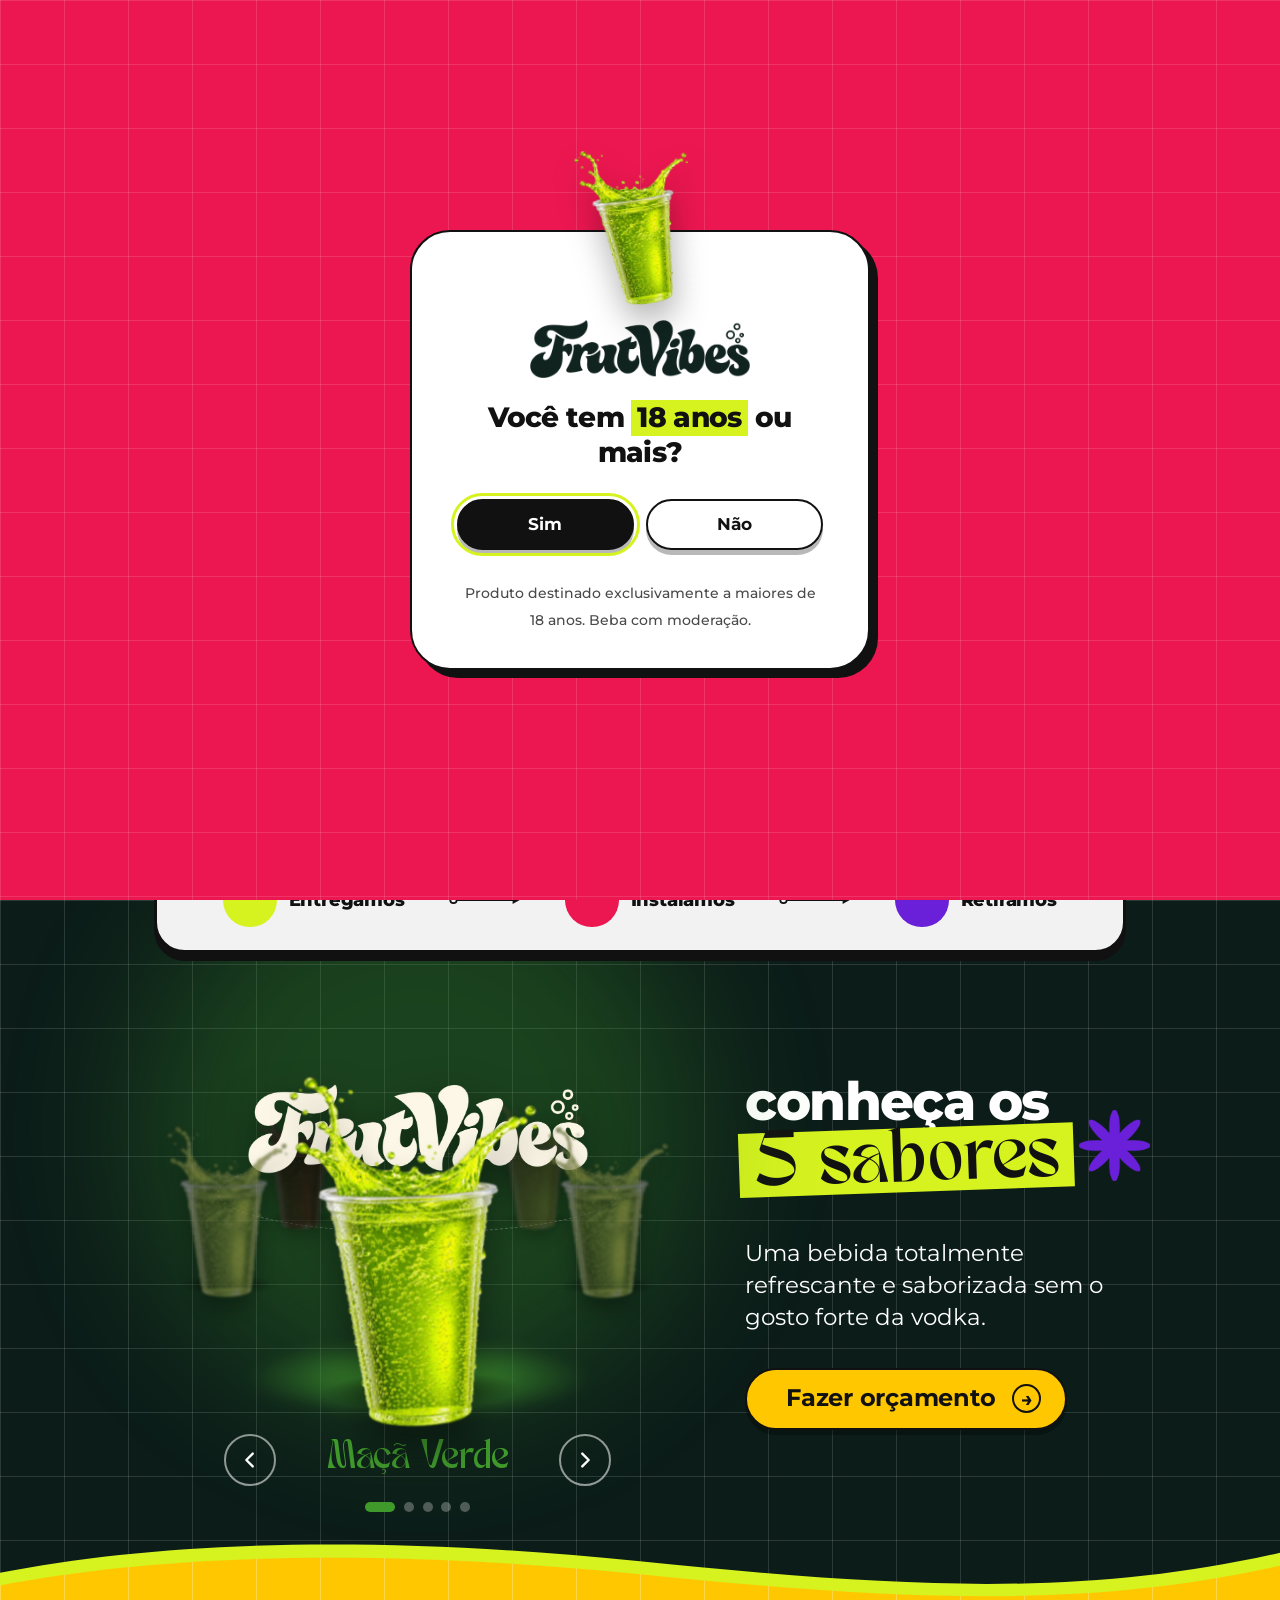
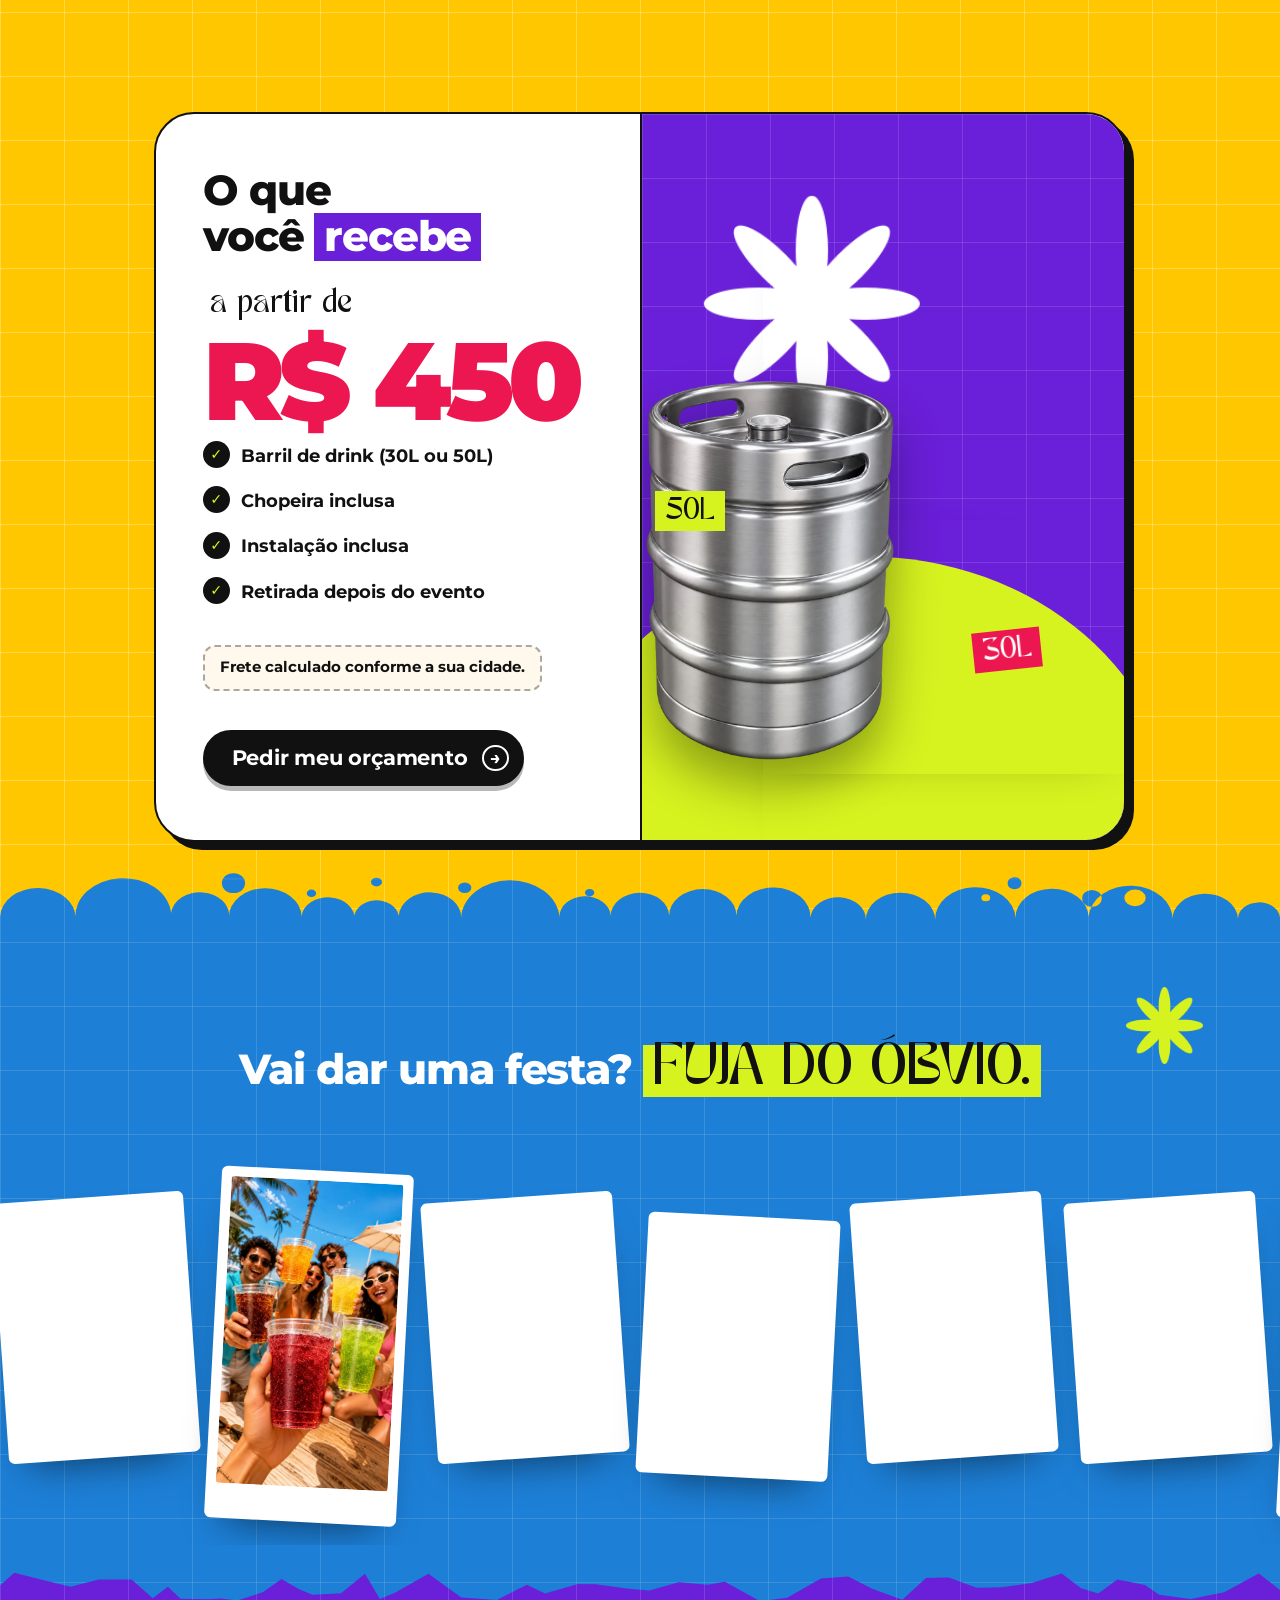
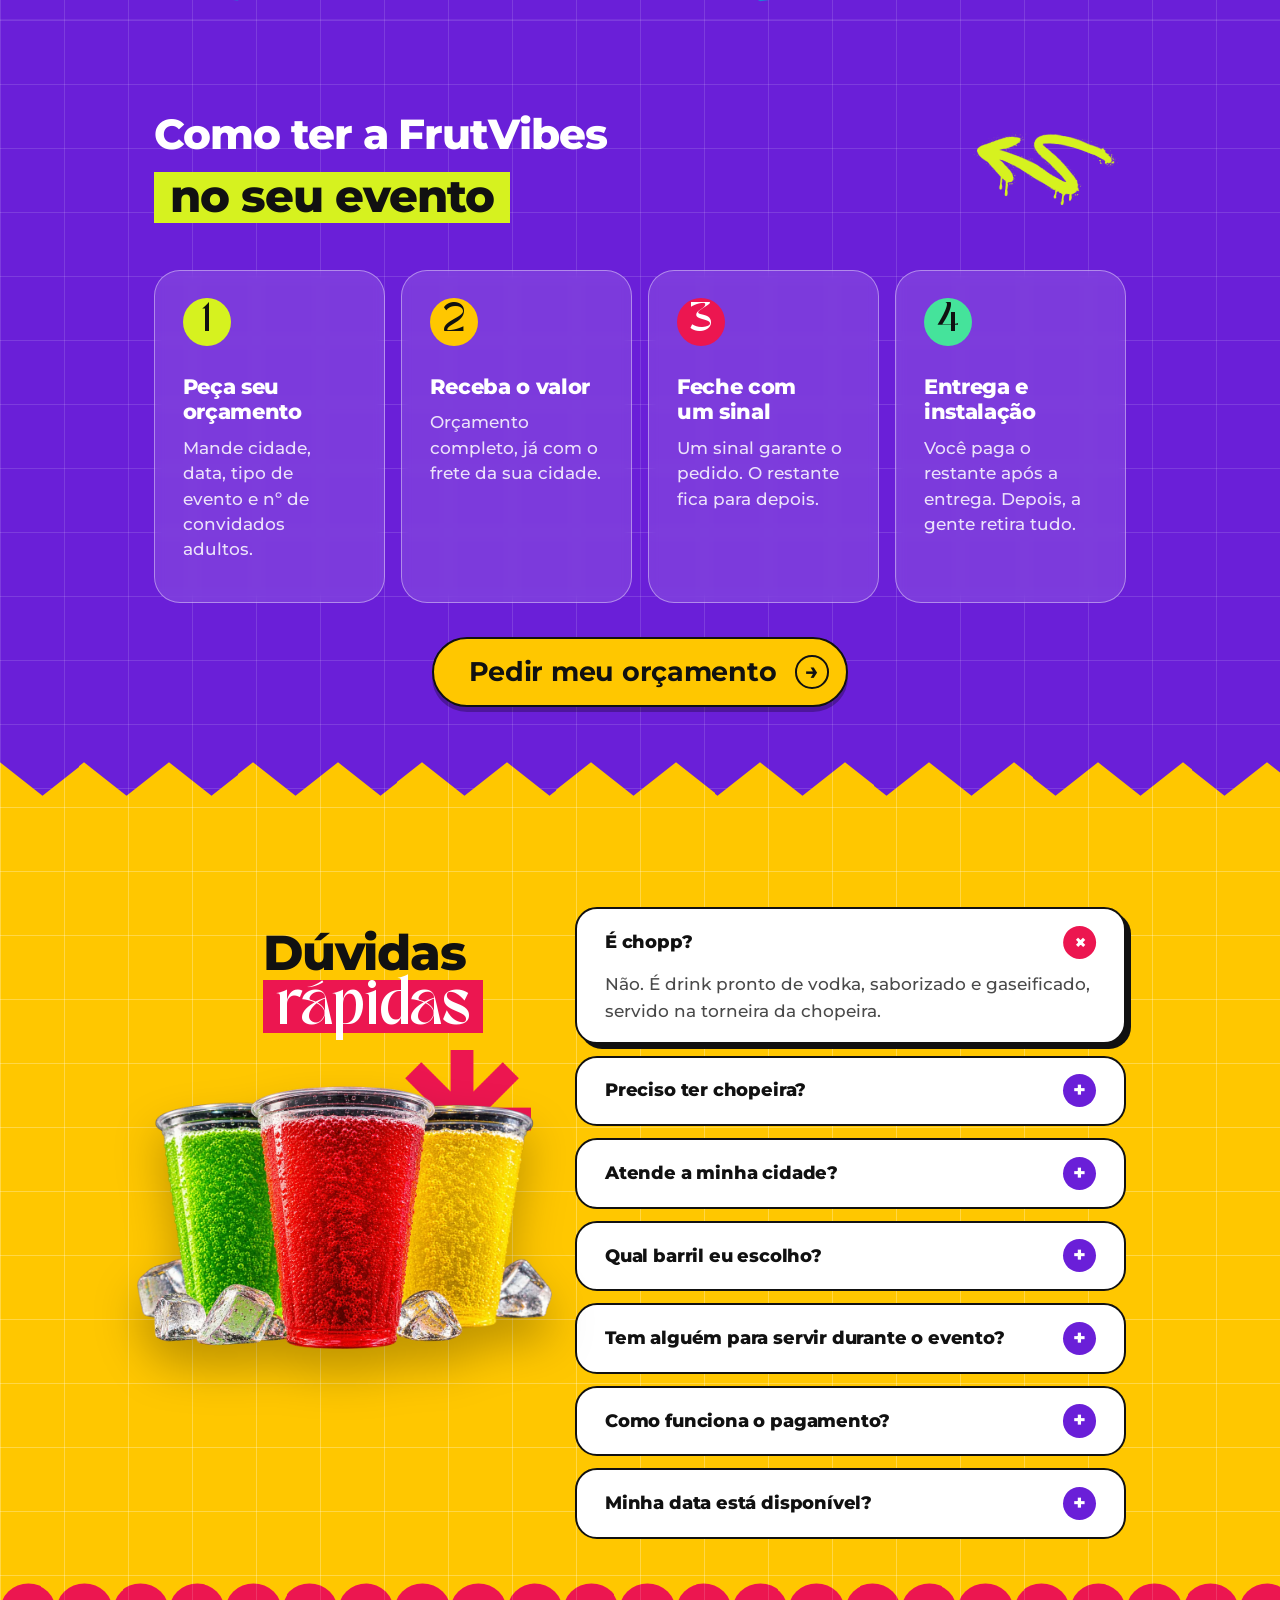
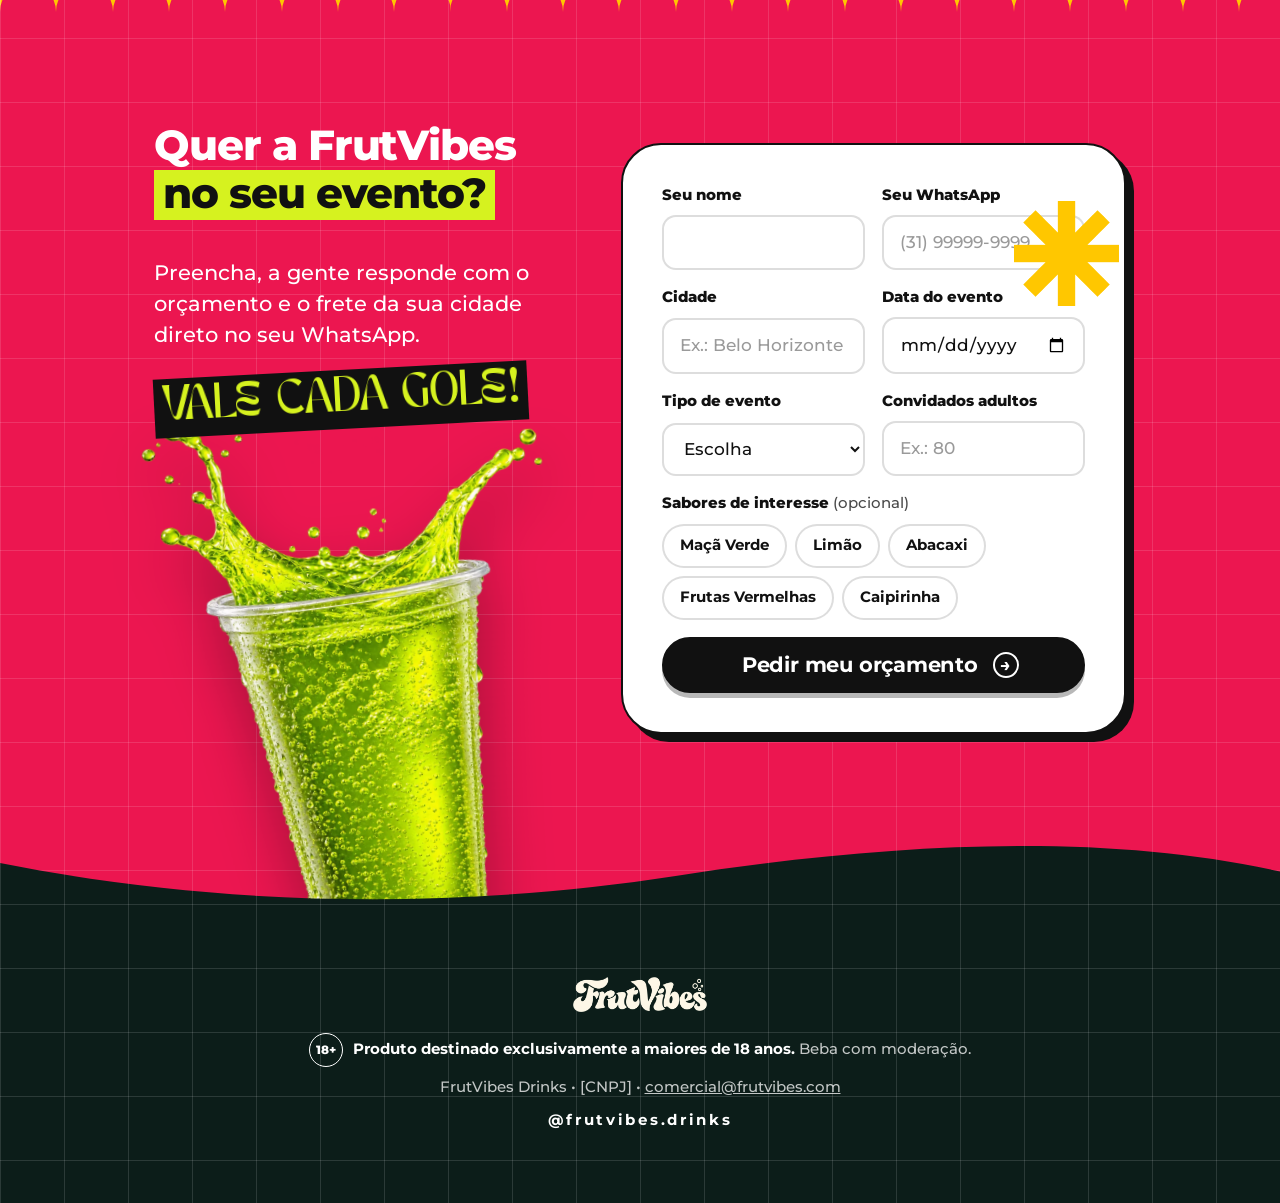
==== index.html @ f2907e10 "Landing page nova FrutVibes (lp-evento-v2) Versão para eventos com formulário de orçamento ligado à " ====
<!doctype html>
<html lang="pt-BR">
<head>
<meta charset="utf-8">
<meta name="viewport" content="width=device-width, initial-scale=1">
<title>FrutVibes | Drink de vodka na chopeira para o seu evento em Minas Gerais</title>
<meta name="description" content="Drink de vodka pronto, saborizado e gaseificado, servido na torneira da chopeira. A gente entrega, instala e retira. A partir de R$ 450. Atendemos toda Minas Gerais.">
<meta name="theme-color" content="#EC1650">
<meta property="og:type" content="website">
<meta property="og:locale" content="pt_BR">
<meta property="og:title" content="Drink de vodka na chopeira para o seu evento | FrutVibes">
<meta property="og:description" content="A gente entrega, instala e retira. Barril de 30L ou 50L com chopeira inclusa, a partir de R$ 450. Toda Minas Gerais.">
<meta property="og:image" content="assets/img/chopeira-splash-verde.webp">
<link rel="icon" href="favicon.ico" sizes="48x48">
<link rel="icon" href="assets/img/favicon-96.png" type="image/png" sizes="96x96">
<link rel="preconnect" href="https://fonts.googleapis.com">
<link rel="preconnect" href="https://fonts.gstatic.com" crossorigin>
<link rel="stylesheet" href="https://fonts.googleapis.com/css2?family=Montserrat:wght@400;500;600;700;800;900&display=swap">
<link rel="stylesheet" href="assets/css/lp.css?v=20261112o">
<link rel="preload" as="image" href="assets/img/copo-splash-limao.webp" fetchpriority="high">
<script>document.documentElement.classList.add('js')</script>
</head>
<body>
<!--
  Página pronta para o editor visual (/editor-lp):
  - toda parte editável tem um nome único em data-lp-id (texto, trecho com outra fonte, imagem, botão, enfeite, efeito);
  - cada seção tem o fundo separado: [seção]-fundo (cor + quadriculado) e, dentro dele, [seção]-bolhas (efeito gaseificado);
    clique no espaço vazio da seção para escolher as bolhas; Esc sobe para o fundo;
  - animações de entrada em data-lp-anim (subir, descer, esquerda, direita, zoom, aparecer).
-->

<svg data-lp-id="simbolos" width="0" height="0" style="position:absolute" aria-hidden="true">
  <defs>
    <symbol id="i-brilho" viewBox="0 0 40 40"><path fill="currentColor" d="M20 0c1.6 10.4 9.6 18.4 20 20-10.4 1.6-18.4 9.6-20 20-1.6-10.4-9.6-18.4-20-20C10.4 18.4 18.4 10.4 20 0z"/></symbol>
    <symbol id="i-enviar" viewBox="0 0 24 24"><g fill="none" stroke="currentColor" stroke-width="2" stroke-linecap="round" stroke-linejoin="round"><path d="M22 2 11 13"/><path d="M22 2 15 22l-4-9-9-4z"/></g></symbol>
    <symbol id="i-seta" viewBox="0 0 80 12"><circle cx="5" cy="6" r="3.6" fill="none" stroke="currentColor" stroke-width="2"/><path d="M9 6h64" stroke="currentColor" stroke-width="2"/><path d="M71 1.5L79 6l-8 4.5z" fill="currentColor"/></symbol>
  </defs>
</svg>

<!-- ENTRADA DO SITE -->
<div class="idade" id="idade" data-lp-id="idade" role="dialog" aria-modal="true" aria-labelledby="idade-titulo" hidden>
  <div class="idade__caixa" data-lp-id="idade-caixa">
    <img class="idade__copo" data-lp-id="idade-copo" src="assets/img/splash-verde.webp" width="995" height="1420" alt="">
    <img class="idade__logo" data-lp-id="idade-logo" src="assets/img/logo-preta.webp" width="1000" height="263" alt="FrutVibes">
    <p class="idade__titulo" id="idade-titulo" data-lp-id="idade-titulo"><span>Você tem</span> <span class="marca">18 anos<span class="marca__forma" data-lp-forma data-lp-id="idade-titulo-forma" aria-hidden="true"></span></span> <span>ou mais?</span></p>
    <div class="idade__acoes">
      <button class="btn" type="button" data-idade="sim" data-lp-id="idade-sim">Sim</button>
      <button class="btn btn--linha" type="button" data-idade="nao" data-lp-id="idade-nao">Não</button>
    </div>
    <p class="idade__nao" data-lp-id="idade-recusa" hidden>Este site é destinado exclusivamente a maiores de 18 anos.</p>
    <small data-lp-id="idade-aviso">Produto destinado exclusivamente a maiores de 18 anos. Beba com moderação.</small>
  </div>
</div>

<header class="topo" data-lp-id="topo">
  <nav class="wrap topo__in" data-lp-id="topo-barra" aria-label="Topo">
    <a class="topo__logo" href="#topo" aria-label="FrutVibes"><img data-lp-id="topo-logo" src="assets/img/logo-creme.webp" width="1000" height="263" alt="FrutVibes"></a>
    <a class="btn btn--sm btn--lima" data-lp-id="topo-botao" href="#orcamento">Pedir orçamento<span class="btn__seta" data-lp-forma data-lp-id="topo-botao-seta" aria-hidden="true">→</span></a>
  </nav>
</header>

<main id="topo">

  <!-- HERO -->
  <section class="hero" data-lp-id="hero">
    <div class="fundo fundo--rosa" data-lp-id="hero-fundo" aria-hidden="true"><div class="gas" data-lp-id="hero-bolhas"></div></div>
    <div class="wrap hero__grid">
      <div class="hero__texto">
        <h1 data-lp-id="hero-titulo"><span class="hero__marca serif">Drink de vodka<span class="marca__forma" data-lp-forma data-lp-id="hero-titulo-forma" aria-hidden="true"></span></span> <span>na chopeira para o seu evento.</span></h1>
        <p class="hero__lead" data-lp-id="hero-texto">Uma bebida saborizada, gaseificada, com 5 sabores e pronta para servir direto da chopeira.</p>
        <a class="btn btn--g" data-lp-id="hero-botao" href="#orcamento">Pedir orçamento<span class="btn__seta" data-lp-forma data-lp-id="hero-botao-seta" aria-hidden="true">→</span></a>
      </div>
      <div class="hero__copos" data-lp-id="hero-copos" aria-hidden="true">
        <span class="hero__sombra" data-lp-id="hero-sombra"></span>
        <span class="deco memphis memphis--asterisco hero__asterisco gira" data-lp-id="hero-asterisco"></span>
        <svg class="deco hero__brilho hero__brilho--1" data-lp-id="hero-brilho-1"><use href="#i-brilho"/></svg>
        <svg class="deco hero__brilho hero__brilho--2" data-lp-id="hero-brilho-2"><use href="#i-brilho"/></svg>
        <img class="hero__copo hero__copo--e" data-lp-id="hero-copo-vermelho" src="assets/img/copo-splash-frutas-vermelhas.webp" width="619" height="900" alt="">
        <img class="hero__copo hero__copo--d" data-lp-id="hero-copo-amarelo" src="assets/img/copo-splash-abacaxi.webp" width="614" height="900" alt="">
        <span class="hero__frente" data-lp-id="hero-copo-verde-flutua"><img class="hero__copo hero__copo--c" data-lp-id="hero-copo-verde" src="assets/img/copo-splash-limao.webp" width="619" height="900" alt="" fetchpriority="high"></span>
        <span class="selo hero__selo" data-lp-id="hero-selo">
          <svg data-lp-id="hero-selo-desenho" viewBox="0 0 120 120">
            <defs>
              <filter id="gasto" x="0" y="0" width="100%" height="100%">
                <feTurbulence type="fractalNoise" baseFrequency="1.4" numOctaves="1" seed="4" result="ruido"/>
                <feColorMatrix in="ruido" type="matrix" values="0 0 0 0 0  0 0 0 0 0  0 0 0 0 0  0 0 0 -9 6.4" result="buracos"/>
                <feComposite in="SourceGraphic" in2="buracos" operator="in"/>
              </filter>
            </defs>
            <g filter="url(#gasto)">
              <circle cx="60" cy="60" r="55" fill="none" stroke="#fff" stroke-width="4.5"/>
              <circle cx="60" cy="60" r="47" fill="none" stroke="#fff" stroke-width="1.6"/>
              <rect x="1" y="47.5" width="118" height="25" rx="2" fill="#fff"/>
              <text x="60" y="65" text-anchor="middle" font-family="Montserrat, sans-serif" font-weight="900" font-size="13" textLength="96" lengthAdjust="spacingAndGlyphs" fill="#EC1650">GASEIFICADA</text>
              <path fill="#fff" d="M60 25l2.2 4.6 5 .6-3.7 3.4 1 5-4.5-2.5-4.5 2.5 1-5-3.7-3.4 5-.6zM41 31l1.3 2.7 3 .4-2.2 2 .6 3-2.7-1.5-2.7 1.5.6-3-2.2-2 3-.4zM79 31l1.3 2.7 3 .4-2.2 2 .6 3-2.7-1.5-2.7 1.5.6-3-2.2-2 3-.4z"/>
              <path d="M38 84h44M45 91h30" stroke="#fff" stroke-width="2.6" stroke-linecap="round"/>
            </g>
          </svg>
        </span>
      </div>
    </div>
  </section>

  <!-- ENTREGAMOS / INSTALAMOS / RETIRAMOS -->
  <ol class="etapas wrap" data-lp-id="etapas" aria-label="Como funciona">
    <li data-lp-id="etapa-1"><span data-lp-forma class="etapas__bola etapas__bola--lima" data-lp-id="etapa-1-bola"></span><span>Entregamos</span></li>
    <li class="etapas__seta" data-lp-id="etapa-seta-1" aria-hidden="true"><svg data-lp-id="etapa-seta-1-desenho" viewBox="0 0 80 12"><use href="#i-seta"/></svg></li>
    <li data-lp-id="etapa-2"><span data-lp-forma class="etapas__bola etapas__bola--rosa" data-lp-id="etapa-2-bola"></span><span>Instalamos</span></li>
    <li class="etapas__seta" data-lp-id="etapa-seta-2" aria-hidden="true"><svg data-lp-id="etapa-seta-2-desenho" viewBox="0 0 80 12"><use href="#i-seta"/></svg></li>
    <li data-lp-id="etapa-3"><span data-lp-forma class="etapas__bola etapas__bola--roxo" data-lp-id="etapa-3-bola"></span><span>Retiramos</span></li>
  </ol>

  <!-- OS 5 SABORES -->
  <section class="secao secao--escura secao--sabores" data-lp-id="sabores" aria-labelledby="t-sabores">
    <div class="fundo fundo--escuro" data-lp-id="sabores-fundo" aria-hidden="true"><div class="gas" data-lp-id="sabores-bolhas"></div></div>
    <div class="divisao divisao--onda divisao--lima divisao--liso divisao--atras" data-lp-id="sabores-divisao-faixa" aria-hidden="true"></div>
    <div class="divisao divisao--onda divisao--amarelo divisao--forte" data-lp-id="sabores-divisao-onda" aria-hidden="true"></div>
    <div class="wrap sabores-split">
      <span class="deco memphis memphis--flor gira sabores__flor" data-lp-id="sabores-flor" aria-hidden="true"></span>
      <h2 id="t-sabores" class="sabores-split__titulo" data-lp-id="sabores-titulo" data-lp-anim="subir"><span class="sabores-split__pre">conheça os</span> <span class="serif marca">5 sabores<span class="marca__forma" data-lp-forma data-lp-id="sabores-titulo-forma" aria-hidden="true"></span></span></h2>
      <div class="orbita" data-orbita data-lp-id="sabores-orbita" data-lp-anim="subir">
        <div class="orbita__palco">
          <span class="orbita__brilho" data-lp-id="sabores-orbita-brilho" aria-hidden="true"></span>
          <span class="orbita__anel" data-lp-id="sabores-orbita-anel" aria-hidden="true"></span>
          <span class="orbita__foco" data-lp-id="sabores-orbita-foco" aria-hidden="true"></span>
          <img class="orbita__logo" data-lp-id="sabores-orbita-logo" src="assets/img/logo-creme.webp" width="1000" height="263" alt="" aria-hidden="true" loading="lazy" decoding="async">
          <ul class="sabores">
            <li data-lp-id="sabor-1" style="--c:#3F9A2B"><span class="sabores__img"><span class="sabores__base" data-lp-id="sabor-1-base" aria-hidden="true"></span><img data-lp-id="sabor-1-foto" src="assets/img/splash-verde.webp" width="995" height="1420" alt="Copo de FrutVibes Maçã Verde" loading="lazy" decoding="async"></span><h3 data-lp-id="sabor-1-nome">Maçã Verde</h3></li>
            <li data-lp-id="sabor-2" style="--c:#B4D236"><span class="sabores__img"><span class="sabores__base" data-lp-id="sabor-2-base" aria-hidden="true"></span><img data-lp-id="sabor-2-foto" src="assets/img/copo-splash-limao.webp" width="619" height="900" alt="Copo de FrutVibes Limão" loading="lazy" decoding="async"></span><h3 data-lp-id="sabor-2-nome">Limão</h3></li>
            <li data-lp-id="sabor-3" style="--c:#FFC700"><span class="sabores__img"><span class="sabores__base" data-lp-id="sabor-3-base" aria-hidden="true"></span><img data-lp-id="sabor-3-foto" src="assets/img/copo-splash-abacaxi.webp" width="614" height="900" alt="Copo de FrutVibes Abacaxi" loading="lazy" decoding="async"></span><h3 data-lp-id="sabor-3-nome">Abacaxi</h3></li>
            <li data-lp-id="sabor-4" style="--c:#EC1650"><span class="sabores__img"><span class="sabores__base" data-lp-id="sabor-4-base" aria-hidden="true"></span><img data-lp-id="sabor-4-foto" src="assets/img/copo-splash-frutas-vermelhas.webp" width="619" height="900" alt="Copo de FrutVibes Frutas Vermelhas" loading="lazy" decoding="async"></span><h3 data-lp-id="sabor-4-nome">Frutas Vermelhas</h3></li>
            <li data-lp-id="sabor-5" style="--c:#45E39B"><span class="sabores__img"><span class="sabores__base" data-lp-id="sabor-5-base" aria-hidden="true"></span><!-- provisório: copo de limão até chegar a foto da caipirinha --><img data-lp-id="sabor-5-foto" src="assets/img/copo-splash-limao.webp" width="619" height="900" alt="Copo de FrutVibes Caipirinha" loading="lazy" decoding="async"></span><h3 data-lp-id="sabor-5-nome">Caipirinha</h3></li>
          </ul>
        </div>
        <div class="orbita__controle">
          <button class="orbita__btn" type="button" data-passo="-1" data-lp-id="sabores-orbita-anterior" aria-label="Sabor anterior"><svg data-lp-id="sabores-orbita-anterior-icone" viewBox="0 0 24 24" aria-hidden="true"><path d="M15 5l-7 7 7 7"/></svg></button>
          <p class="orbita__nome serif" data-lp-id="sabores-orbita-nome" aria-hidden="true">Maçã Verde</p>
          <button class="orbita__btn" type="button" data-passo="1" data-lp-id="sabores-orbita-proximo" aria-label="Próximo sabor"><svg data-lp-id="sabores-orbita-proximo-icone" viewBox="0 0 24 24" aria-hidden="true"><path d="M9 5l7 7-7 7"/></svg></button>
        </div>
        <div class="orbita__pontos" data-lp-id="sabores-orbita-pontos" role="group" aria-label="Escolher sabor"></div>
      </div>
      <div class="sabores-split__texto" data-lp-id="sabores-texto-bloco" data-lp-anim="subir">
        <p data-lp-id="sabores-texto">Uma bebida totalmente refrescante e saborizada sem o gosto forte da vodka.</p>
        <a class="btn btn--g btn--amarelo" data-lp-id="sabores-botao" href="#orcamento">Fazer orçamento<span class="btn__seta" data-lp-forma data-lp-id="sabores-botao-seta" aria-hidden="true">→</span></a>
      </div>
    </div>
  </section>

  <!-- O QUE VOCÊ RECEBE -->
  <section class="secao secao--amarelo" id="oferta" data-lp-id="oferta" aria-labelledby="t-oferta">
    <div class="fundo fundo--amarelo fundo--forte" data-lp-id="oferta-fundo" aria-hidden="true"><div class="gas" data-lp-id="oferta-bolhas"></div></div>
    <div class="divisao divisao--bolhas divisao--azul" data-lp-id="oferta-divisao-bolhas" aria-hidden="true"></div>
    <div class="wrap">
      <div class="oferta" data-lp-id="oferta-cartao" data-lp-anim="subir">
        <div class="oferta__texto">
          <h2 id="t-oferta" data-lp-id="oferta-titulo"><span>O que você</span> <span class="marca marca--roxo">recebe<span class="marca__forma marca__forma--roxo" data-lp-forma data-lp-id="oferta-titulo-forma" aria-hidden="true"></span></span></h2>
          <p class="preco" data-lp-id="oferta-preco"><small class="serif">a partir de</small><strong>R$ 450</strong></p>
          <ul class="checks" data-lp-id="oferta-lista">
            <li data-lp-id="oferta-item-1"><span class="checks__icone" data-lp-forma data-lp-id="oferta-item-1-icone" aria-hidden="true">✓</span><span>Barril de drink (30L ou 50L)</span></li>
            <li data-lp-id="oferta-item-2"><span class="checks__icone" data-lp-forma data-lp-id="oferta-item-2-icone" aria-hidden="true">✓</span><span>Chopeira inclusa</span></li>
            <li data-lp-id="oferta-item-3"><span class="checks__icone" data-lp-forma data-lp-id="oferta-item-3-icone" aria-hidden="true">✓</span><span>Instalação inclusa</span></li>
            <li data-lp-id="oferta-item-4"><span class="checks__icone" data-lp-forma data-lp-id="oferta-item-4-icone" aria-hidden="true">✓</span><span>Retirada depois do evento</span></li>
          </ul>
          <p class="oferta__frete" data-lp-id="oferta-frete">Frete calculado conforme a sua cidade.</p>
          <a class="btn btn--g" data-lp-id="oferta-botao" href="#orcamento">Pedir meu orçamento<span class="btn__seta" data-lp-forma data-lp-id="oferta-botao-seta" aria-hidden="true">→</span></a>
        </div>
        <div class="oferta__produtos" data-lp-id="oferta-produtos" aria-hidden="true">
          <div class="fundo fundo--roxo" data-lp-id="oferta-produtos-fundo"></div>
          <span class="oferta__circulo" data-lp-id="oferta-produtos-circulo"></span>
          <span class="deco memphis memphis--flor gira oferta__asterisco" data-lp-id="oferta-flor"></span>
          <img class="oferta__chopeira" data-lp-id="oferta-chopeira" src="assets/img/chopeira-eletrica.webp" width="722" height="1193" alt="" loading="lazy" decoding="async">
          <img class="oferta__barril oferta__barril--50" data-lp-id="oferta-barril-50" src="assets/img/barril-50l.webp" width="747" height="1140" alt="" loading="lazy" decoding="async">
          <img class="oferta__barril oferta__barril--30" data-lp-id="oferta-barril-30" src="assets/img/barril-30l.webp" width="938" height="1188" alt="" loading="lazy" decoding="async">
          <span class="etiqueta etiqueta--50 serif" data-lp-id="oferta-etiqueta-50">50L</span>
          <span class="etiqueta etiqueta--30 serif" data-lp-id="oferta-etiqueta-30">30L</span>
        </div>
      </div>
    </div>
  </section>

  <!-- FOTOS -->
  <section class="polaroids" data-lp-id="fotos" aria-label="FrutVibes em festas">
    <div class="fundo fundo--azul" data-lp-id="fotos-fundo" aria-hidden="true"><div class="gas" data-lp-id="fotos-bolhas"></div></div>
    <div class="divisao divisao--rasgado divisao--roxo" data-lp-id="fotos-divisao-rasgado" aria-hidden="true"></div>
    <span class="deco memphis memphis--flor gira polaroids__asterisco" data-lp-id="fotos-flor" aria-hidden="true"></span>
    <p class="polaroids__titulo" data-lp-id="fotos-titulo" data-lp-anim="subir"><span>Vai dar uma festa?</span> <span class="serif marca">Fuja do óbvio.<span class="marca__forma" data-lp-forma data-lp-id="fotos-titulo-forma" aria-hidden="true"></span></span></p>
    <div class="polaroids__fila" data-lp-id="fotos-fila" aria-hidden="true">
      <div class="polaroids__trilho" data-lp-id="fotos-trilho">
        <figure class="polaroid--esq" data-lp-id="foto-1-moldura"><img data-lp-id="foto-1" src="assets/img/brinde-verde-800.webp" width="800" height="1000" alt="" loading="lazy" decoding="async"></figure>
        <figure class="polaroid--dir" data-lp-id="foto-2-moldura"><img data-lp-id="foto-2" src="assets/img/praia-amigos-800.webp" width="800" height="1421" alt="" loading="lazy" decoding="async"></figure>
        <figure class="polaroid--esq" data-lp-id="foto-3-moldura"><img data-lp-id="foto-3" src="assets/img/festival-800.webp" width="800" height="1000" alt="" loading="lazy" decoding="async"></figure>
        <figure class="polaroid--dir" data-lp-id="foto-4-moldura"><img data-lp-id="foto-4" src="assets/img/festa-vermelho-800.webp" width="800" height="1000" alt="" loading="lazy" decoding="async"></figure>
        <figure class="polaroid--esq" data-lp-id="foto-5-moldura"><img data-lp-id="foto-5" src="assets/img/praia-limao-800.webp" width="800" height="1000" alt="" loading="lazy" decoding="async"></figure>
      </div>
    </div>
  </section>

  <!-- COMO FUNCIONA -->
  <section class="secao secao--roxo" data-lp-id="como" aria-labelledby="t-como">
    <div class="fundo fundo--roxo" data-lp-id="como-fundo" aria-hidden="true"><div class="gas" data-lp-id="como-bolhas"></div></div>
    <div class="divisao divisao--zigue divisao--amarelo divisao--forte" data-lp-id="como-divisao-zigue" aria-hidden="true"></div>
    <div class="wrap">
      <div class="como__topo" data-lp-id="como-topo" data-lp-anim="subir">
        <h2 id="t-como" data-lp-id="como-titulo"><span>Como ter a FrutVibes</span> <span class="marca">no seu evento<span class="marca__forma" data-lp-forma data-lp-id="como-titulo-forma" aria-hidden="true"></span></span></h2>
        <span class="deco memphis memphis--seta como__rabisco" data-lp-id="como-seta" aria-hidden="true"></span>
      </div>
      <ol class="passos" data-lp-id="passos">
        <li data-lp-id="passo-1" data-lp-anim="subir"><span class="passos__num" data-lp-id="passo-1-numero" aria-hidden="true">1</span><h3 data-lp-id="passo-1-titulo">Peça seu orçamento</h3><p data-lp-id="passo-1-texto">Mande cidade, data, tipo de evento e nº de convidados adultos.</p></li>
        <li data-lp-id="passo-2" data-lp-anim="subir"><span class="passos__num" data-lp-id="passo-2-numero" aria-hidden="true">2</span><h3 data-lp-id="passo-2-titulo">Receba o valor</h3><p data-lp-id="passo-2-texto">Orçamento completo, já com o frete da sua cidade.</p></li>
        <li data-lp-id="passo-3" data-lp-anim="subir"><span class="passos__num" data-lp-id="passo-3-numero" aria-hidden="true">3</span><h3 data-lp-id="passo-3-titulo">Feche com um sinal</h3><p data-lp-id="passo-3-texto">Um sinal garante o pedido. O restante fica para depois.</p></li>
        <li data-lp-id="passo-4" data-lp-anim="subir"><span class="passos__num" data-lp-id="passo-4-numero" aria-hidden="true">4</span><h3 data-lp-id="passo-4-titulo">Entrega e instalação</h3><p data-lp-id="passo-4-texto">Você paga o restante após a entrega. Depois, a gente retira tudo.</p></li>
      </ol>
      <a class="btn btn--g btn--amarelo cta--centro" data-lp-id="como-botao" data-lp-anim="subir" href="#orcamento">Pedir meu orçamento<span class="btn__seta" data-lp-forma data-lp-id="como-botao-seta" aria-hidden="true">→</span></a>
    </div>
  </section>

  <!-- DÚVIDAS RÁPIDAS -->
  <section class="secao secao--amarelo" data-lp-id="faq" aria-labelledby="t-faq">
    <div class="fundo fundo--amarelo fundo--forte" data-lp-id="faq-fundo" aria-hidden="true"><div class="gas" data-lp-id="faq-bolhas"></div></div>
    <div class="divisao divisao--escalope divisao--rosa" data-lp-id="faq-divisao-escalope" aria-hidden="true"></div>
    <div class="wrap faq-grid">
      <div class="faq-grid__topo" data-lp-id="faq-topo" data-lp-anim="subir">
        <h2 id="t-faq" class="faq__titulo" data-lp-id="faq-titulo"><span>Dúvidas</span><span class="serif marca marca--rosa">rápidas<span class="marca__forma marca__forma--rosa" data-lp-forma data-lp-id="faq-titulo-forma" aria-hidden="true"></span></span></h2>
        <span class="deco memphis memphis--asterisco gira faq__asterisco" data-lp-id="faq-asterisco" aria-hidden="true"></span>
        <img data-lp-id="faq-copos" src="assets/img/trio-copos.webp" width="1000" height="633" alt="" loading="lazy" decoding="async">
      </div>
      <div class="faq" data-lp-id="faq-lista">
        <details data-lp-id="faq-1" open><summary data-lp-id="faq-1-pergunta"><span>É chopp?</span><span class="faq__icone" data-lp-forma data-lp-id="faq-1-icone" aria-hidden="true">+</span></summary><p data-lp-id="faq-1-resposta">Não. É drink pronto de vodka, saborizado e gaseificado, servido na torneira da chopeira.</p></details>
        <details data-lp-id="faq-2"><summary data-lp-id="faq-2-pergunta"><span>Preciso ter chopeira?</span><span class="faq__icone" data-lp-forma data-lp-id="faq-2-icone" aria-hidden="true">+</span></summary><p data-lp-id="faq-2-resposta">Não. A chopeira vai junto e a gente instala.</p></details>
        <details data-lp-id="faq-3"><summary data-lp-id="faq-3-pergunta"><span>Atende a minha cidade?</span><span class="faq__icone" data-lp-forma data-lp-id="faq-3-icone" aria-hidden="true">+</span></summary><p data-lp-id="faq-3-resposta">Saímos de BH e atendemos toda Minas Gerais. O frete muda conforme a cidade.</p></details>
        <details data-lp-id="faq-4"><summary data-lp-id="faq-4-pergunta"><span>Qual barril eu escolho?</span><span class="faq__icone" data-lp-forma data-lp-id="faq-4-icone" aria-hidden="true">+</span></summary><p data-lp-id="faq-4-resposta">Conta pra gente quantos convidados adultos vão estar no evento que a gente te ajuda a escolher entre 30L e 50L.</p></details>
        <details data-lp-id="faq-5"><summary data-lp-id="faq-5-pergunta"><span>Tem alguém para servir durante o evento?</span><span class="faq__icone" data-lp-forma data-lp-id="faq-5-icone" aria-hidden="true">+</span></summary><p data-lp-id="faq-5-resposta">O padrão é entregar, instalar e retirar. Para eventos maiores, consulte a disponibilidade de equipe no evento.</p></details>
        <details data-lp-id="faq-6"><summary data-lp-id="faq-6-pergunta"><span>Como funciona o pagamento?</span><span class="faq__icone" data-lp-forma data-lp-id="faq-6-icone" aria-hidden="true">+</span></summary><p data-lp-id="faq-6-resposta">Um sinal para fechar o pedido. O restante, depois da entrega, no Pix ou no cartão.</p></details>
        <details data-lp-id="faq-7"><summary data-lp-id="faq-7-pergunta"><span>Minha data está disponível?</span><span class="faq__icone" data-lp-forma data-lp-id="faq-7-icone" aria-hidden="true">+</span></summary><p data-lp-id="faq-7-resposta">Manda a data junto com o pedido de orçamento que a gente confirma a disponibilidade.</p></details>
      </div>
    </div>
  </section>

  <!-- CHAMADA FINAL + ORÇAMENTO -->
  <section class="final" id="orcamento" data-lp-id="final" aria-labelledby="t-final">
    <div class="fundo fundo--rosa" data-lp-id="final-fundo" aria-hidden="true"><div class="gas" data-lp-id="final-bolhas"></div></div>
    <div class="divisao divisao--onda-larga divisao--escuro" data-lp-id="final-divisao-onda" aria-hidden="true"></div>
    <span class="deco memphis memphis--asterisco gira final__asterisco" data-lp-id="final-asterisco" aria-hidden="true"></span>
    <div class="wrap final__in">
      <div class="final__texto" data-lp-id="final-texto-bloco" data-lp-anim="subir">
        <h2 id="t-final" data-lp-id="final-titulo"><span>Quer a FrutVibes</span> <span class="marca">no seu evento?<span class="marca__forma" data-lp-forma data-lp-id="final-titulo-forma" aria-hidden="true"></span></span></h2>
        <p class="final__lead" data-lp-id="final-texto">Preencha, a gente responde com o orçamento e o frete da sua cidade direto no seu WhatsApp.</p>
        <p class="final__gole serif" data-lp-id="final-gole">vale cada gole!</p>
        <img class="final__copo" data-lp-id="final-copo" src="assets/img/splash-verde.webp" width="995" height="1420" alt="" loading="lazy" decoding="async">
      </div>
      <form class="form" id="form-orcamento" data-lp-id="formulario" data-lp-anim="subir" novalidate>
        <div class="campo">
          <label for="f-nome" data-lp-id="form-nome-rotulo">Seu nome</label>
          <input id="f-nome" data-lp-id="form-nome-campo" name="nome" type="text" autocomplete="name" required>
        </div>
        <div class="campo">
          <label for="f-whats" data-lp-id="form-whats-rotulo">Seu WhatsApp</label>
          <input id="f-whats" data-lp-id="form-whats-campo" name="whatsapp" type="tel" inputmode="tel" autocomplete="tel-national" placeholder="(31) 99999-9999" maxlength="16" required>
        </div>
        <div class="campo">
          <label for="f-cidade" data-lp-id="form-cidade-rotulo">Cidade</label>
          <input id="f-cidade" data-lp-id="form-cidade-campo" name="cidade" type="text" autocomplete="address-level2" placeholder="Ex.: Belo Horizonte" required>
        </div>
        <div class="campo">
          <label for="f-data" data-lp-id="form-data-rotulo">Data do evento</label>
          <input id="f-data" data-lp-id="form-data-campo" name="data" type="date" required>
        </div>
        <div class="campo">
          <label for="f-tipo" data-lp-id="form-tipo-rotulo">Tipo de evento</label>
          <select id="f-tipo" data-lp-id="form-tipo-campo" name="tipo" required>
            <option value="">Escolha</option>
            <option>Aniversário</option>
            <option>Casamento</option>
            <option>Formatura</option>
            <option>Churrasco</option>
            <option>Festa</option>
            <option>Evento corporativo</option>
            <option>Outro</option>
          </select>
        </div>
        <div class="campo">
          <label for="f-convidados" data-lp-id="form-convidados-rotulo">Convidados adultos</label>
          <input id="f-convidados" data-lp-id="form-convidados-campo" name="convidados" type="number" inputmode="numeric" min="1" placeholder="Ex.: 80" required>
        </div>
        <fieldset class="campo campo--2">
          <legend data-lp-id="form-sabores-rotulo"><span>Sabores de interesse</span> <span class="campo__opcional">(opcional)</span></legend>
          <ul class="opcoes" data-lp-id="form-sabores-opcoes">
            <li data-lp-id="form-sabor-1"><label><input type="checkbox" name="sabores" value="Maçã Verde"><span>Maçã Verde</span></label></li>
            <li data-lp-id="form-sabor-2"><label><input type="checkbox" name="sabores" value="Limão"><span>Limão</span></label></li>
            <li data-lp-id="form-sabor-3"><label><input type="checkbox" name="sabores" value="Abacaxi"><span>Abacaxi</span></label></li>
            <li data-lp-id="form-sabor-4"><label><input type="checkbox" name="sabores" value="Frutas Vermelhas"><span>Frutas Vermelhas</span></label></li>
            <li data-lp-id="form-sabor-5"><label><input type="checkbox" name="sabores" value="Caipirinha"><span>Caipirinha</span></label></li>
          </ul>
        </fieldset>
        <div class="campo campo--2">
          <button class="btn btn--g btn--cheio" data-lp-id="formulario-botao" type="submit">Pedir meu orçamento<span class="btn__seta" data-lp-forma data-lp-id="formulario-botao-seta" aria-hidden="true">→</span></button>
          <p class="form__erro" data-lp-id="formulario-erro" role="alert" hidden>Preencha os campos marcados para a gente montar o seu orçamento.</p>
        </div>
      </form>
    </div>
  </section>

</main>

<footer class="rodape" data-lp-id="rodape">
  <div class="fundo fundo--escuro" data-lp-id="rodape-fundo" aria-hidden="true"><div class="gas" data-lp-id="rodape-bolhas"></div></div>
  <div class="wrap rodape__in">
    <img data-lp-id="rodape-logo" src="assets/img/logo-creme.webp" width="1000" height="263" alt="FrutVibes" loading="lazy">
    <p class="rodape__adulto" data-lp-id="rodape-aviso"><span class="selo18" data-lp-forma data-lp-id="rodape-selo18" aria-hidden="true">18+</span><span><strong>Produto destinado exclusivamente a maiores de 18 anos.</strong> Beba com moderação.</span></p>
    <p data-lp-id="rodape-dados"><span>FrutVibes Drinks</span> • <span data-cnpj>[CNPJ]</span> • <span data-contato>[CONTATO]</span></p>
    <p data-lp-id="rodape-redes"><a class="rodape__insta" href="https://www.instagram.com/frutvibes.drinks/" target="_blank" rel="noopener">@frutvibes.drinks</a></p>
  </div>
</footer>

<a class="barra-cta btn btn--g" data-lp-id="barra-botao" href="#orcamento">Pedir meu orçamento<span class="btn__seta" data-lp-forma data-lp-id="barra-botao-seta" aria-hidden="true">→</span></a>

<div class="aviso" id="aviso-enviado" data-lp-id="aviso" role="dialog" aria-modal="true" aria-labelledby="aviso-titulo" hidden>
  <div class="aviso__caixa" data-lp-id="aviso-caixa">
    <picture data-lp-id="aviso-imagem">
      <source media="(max-width: 768px)" srcset="assets/img/splash-verde.webp" width="995" height="1420">
      <img class="aviso__copo" data-lp-id="aviso-copo" src="assets/img/logo-tropical.webp" width="720" height="240" alt="">
    </picture>
    <p class="aviso__titulo" id="aviso-titulo" data-lp-id="aviso-titulo"><span>Orçamento</span> <span class="marca">recebido!<span class="marca__forma" data-lp-forma data-lp-id="aviso-titulo-forma" aria-hidden="true"></span></span></p>
    <p class="aviso__texto" data-lp-id="aviso-texto">Um membro da nossa equipe vai te chamar no WhatsApp <strong data-aviso-whats>informado</strong> para passar o seu orçamento certinho e combinar a entrega.</p>
    <p class="aviso__dica" data-lp-id="aviso-dica">Fique de olho nas mensagens do seu WhatsApp nos próximos minutos!</p>
    <button class="btn btn--g" type="button" data-aviso-fechar data-lp-id="aviso-botao">Combinado!</button>
  </div>
</div>

<script src="assets/js/lp.js?v=20261112n" defer></script>
</body>
</html>
---- assets/css/lp.css ----
/* FrutVibes — landing page de eventos (identidade do Instagram) */
@font-face { font-family: 'TAN Meringue'; src: url('../fonts/tan-meringue.ttf') format('truetype'); font-weight: 400; font-style: normal; font-display: swap; }
:root {
  --rosa: #EC1650;
  --amarelo: #FFC700;
  --roxo: #6A1FD8;
  --azul: #1D7FD6;
  --escuro: #0C1D19;
  --escuro-2: #142A24;
  --lima: #D6F21F;
  --menta: #45E39B;
  --creme: #FFF8EC;
  --branco: #FFFFFF;
  --tinta: #111111;
  --tinta-2: #4A4A4A;
  --borda: rgba(17, 17, 17, .14);
  --raio: 26px;
  --raio-g: 40px;
  --sombra: 0 30px 60px -32px rgba(0, 0, 0, .5);
  --serif: 'TAN Meringue', 'Optima', 'Candara', serif;
  --fonte: 'Montserrat', system-ui, -apple-system, 'Segoe UI', Roboto, Arial, sans-serif;
  /* Tudo abaixo é fluido entre 360 px e 1920 px de largura: cresce com a tela e para num limite.
     Medidas de referência em 1366 px (tamanho das referências do layout). */
  --topo: clamp(64px, 2.5rem + 3.4vw, 104px);

  /* Escala de texto */
  --t-xs: clamp(.75rem, .72rem + .1vw, .85rem);
  --t-sm: clamp(.875rem, .84rem + .12vw, 1rem);              /* 15 px  — legendas, rótulos */
  --t-base: clamp(1rem, .96rem + .12vw, 1.125rem);            /* 17 px  — texto corrido */
  --t-md: clamp(1.0625rem, 1rem + .15vw, 1.25rem);            /* 18 px  — texto de destaque, perguntas */
  --t-lg: clamp(1.15rem, 1.06rem + .35vw, 1.55rem);           /* 22 px  — subtítulos, botões grandes */
  --t-lead: clamp(1.1rem, .58rem + 1.08vw, 1.9rem);            /* 24 px  — linha de apoio do topo e dos sabores */
  --t-xl: clamp(1.35rem, 1.2rem + .7vw, 2.1rem);              /* 29 px  — títulos de cartão */
  --t-2xl: clamp(1.85rem, .9rem + 2.17vw, 3.5rem);          /* 44 px  — títulos de seção */
  --t-3xl: clamp(2.1rem, .17rem + 3.6vw, 4.2rem);             /* 52 px  — título principal */
  --t-display: clamp(2.25rem, .43rem + 3.6vw, 4.75rem);         /* 56 px  — "conheça os 5 sabores" */

  /* Escala de espaços */
  --e-1: .5rem;
  --e-2: .75rem;
  --e-3: clamp(.9rem, .84rem + .25vw, 1.25rem);
  --e-4: clamp(1.25rem, 1.08rem + .8vw, 2rem);                /* 28 px */
  --e-5: clamp(1.75rem, 1.48rem + 1.2vw, 2.9rem);             /* 40 px */
  --e-6: clamp(2.25rem, 1.8rem + 2vw, 4rem);                  /* 56 px */
  --secao: clamp(3.75rem, 2.4rem + 4.8vw, 8rem);              /* 104 px */

  /* Largura do conteúdo: margem lateral mínima no celular e respiro crescente no desktop
     (em 1366 px o conteúdo fica com ~1000 px, como nas referências) */
  --gutter: clamp(1.25rem, .9rem + 1.6vw, 2rem);
  --margem: max(var(--gutter), 30vw - 230px);
  --largura: 1240px;
  --sangria: max(var(--margem), (100vw - var(--largura)) / 2);

  /* Faixa Entregamos/Instalamos/Retiramos: metade da altura, para ela ficar centrada na divisa */
  --etapas-bola: clamp(40px, 1.5rem + 2.3vw, 64px);
  --etapas-pv: clamp(.85rem, .5rem + 1.2vw, 1.6rem);
  --etapas-meio: calc(var(--etapas-bola) / 2 + var(--etapas-pv) + 3px);
}

*, *::before, *::after { box-sizing: border-box; }
[hidden] { display: none !important; }
html { -webkit-text-size-adjust: 100%; scroll-behavior: smooth; scroll-padding-top: var(--topo); }
html.trava { overflow: hidden; }
body { margin: 0; font-family: var(--fonte); font-size: var(--t-base); font-weight: 500; line-height: 1.6; color: var(--tinta); background: var(--creme); -webkit-font-smoothing: antialiased; overflow-x: hidden; }
img { max-width: 100%; height: auto; display: block; }
a { color: inherit; }
h1, h2, h3 { margin: 0 0 .5em; font-family: var(--fonte); font-weight: 800; line-height: 1.06; letter-spacing: -.025em; text-wrap: balance; }
h1 { font-size: var(--t-3xl); }
h2 { margin-bottom: .5em; font-size: var(--t-2xl); }
h3 { font-size: var(--t-lg); line-height: 1.2; letter-spacing: -.015em; }
p { margin: 0 0 1em; }
:focus-visible { outline: 3px solid var(--lima); outline-offset: 3px; border-radius: 8px; }
::selection { background: var(--lima); color: var(--tinta); }
.wrap { width: min(var(--largura), 100% - 2 * var(--margem)); margin-inline: auto; position: relative; }

/* Tipografia do feed */
.serif { font-family: var(--serif); font-weight: 400; letter-spacing: 0; text-transform: uppercase; }
/* palavra destacada: o retângulo colorido atrás dela é um elemento próprio (.marca__forma, data-lp-forma) */
.marca { position: relative; z-index: 0; display: inline-block; padding: .02em .22em .06em; color: var(--tinta); }
.marca__forma { position: absolute; inset: 0; z-index: -1; background: var(--lima); }
.marca--roxo { color: var(--branco); }
.marca__forma--roxo { background: var(--roxo); }
.marca--rosa { color: var(--branco); }
.marca__forma--rosa { background: var(--rosa); }
h1 .serif, h2 .serif { font-size: 1em; line-height: 1.12; }

/* Fundo de cada seção: camada separada (.fundo = cor + quadriculado dos posts), atrás do conteúdo.
   Dentro dela fica a camada das bolhinhas (.gas). Trocar a cor ou pôr uma imagem no fundo não mexe em mais nada. */
main > section, .rodape { position: relative; isolation: isolate; }
.fundo { position: absolute; inset: 0; z-index: -1; overflow: hidden; background-image: linear-gradient(rgba(255, 255, 255, .13) 1.5px, transparent 1.5px), linear-gradient(90deg, rgba(255, 255, 255, .13) 1.5px, transparent 1.5px); background-size: 64px 64px; }
.fundo--forte { background-image: linear-gradient(rgba(255, 255, 255, .28) 1.5px, transparent 1.5px), linear-gradient(90deg, rgba(255, 255, 255, .28) 1.5px, transparent 1.5px); }
.fundo--rosa { background-color: var(--rosa); }
.fundo--amarelo { background-color: var(--amarelo); }
.fundo--escuro { background-color: var(--escuro); }
.fundo--roxo { background-color: var(--roxo); }
.fundo--azul { background-color: var(--azul); }

/* Elementos gráficos */
.deco { position: absolute; z-index: 1; pointer-events: none; }
.gira { animation: gira 18s linear infinite; }
/* Elementos Memphis originais: o PNG serve de molde e a cor vem de --cor */
.memphis { display: block; background: var(--cor, var(--menta)); -webkit-mask: var(--img) center / contain no-repeat; mask: var(--img) center / contain no-repeat; }
.memphis--asterisco { --img: url('../img/memphis/asterisco.png'); aspect-ratio: 1; }
.memphis--flor { --img: url('../img/memphis/flor.png'); aspect-ratio: 1; }
.memphis--seta { --img: url('../img/memphis/seta-spray.png'); aspect-ratio: 2 / 1; }
@keyframes gira { to { transform: rotate(360deg); } }

/* Botões */
.btn { display: inline-flex; align-items: center; justify-content: center; gap: .6em; padding: .8em 1.5em; border: 2px solid var(--tinta); border-radius: 999px; background: var(--tinta); color: var(--branco); font: inherit; font-weight: 700; line-height: 1.2; text-decoration: none; cursor: pointer; box-shadow: 0 5px 0 0 rgba(0, 0, 0, .28); transition: transform .15s ease, box-shadow .15s ease; }
.btn:hover { transform: translateY(-2px); box-shadow: 0 7px 0 0 rgba(0, 0, 0, .28); }
.btn:active { transform: translateY(3px); box-shadow: 0 2px 0 0 rgba(0, 0, 0, .28); }
.btn--g { padding: .6em .62em .6em 1.25em; font-size: var(--t-lg); letter-spacing: -.01em; }
/* setinha redonda dos botões: elemento próprio (.btn__seta, data-lp-forma) */
.btn__seta { flex: none; display: grid; place-items: center; width: 1.45em; height: 1.45em; margin-left: .1em; border: 2px solid currentColor; border-radius: 50%; font-size: .85em; transition: transform .2s ease; }
.btn--g:hover .btn__seta { transform: translateX(3px); }
/* botão com animação de entrada continua subindo no hover depois de aparecer */
.js .btn[data-lp-anim].lp-visivel:hover { transform: translateY(-2px); }
.js .btn[data-lp-anim].lp-visivel:active { transform: translateY(3px); }
.btn--sm { padding: .55em .7em .55em 1.15em; font-size: var(--t-base); box-shadow: none; background: var(--branco); color: var(--tinta); border-color: var(--branco); }
.btn--sm:hover { box-shadow: none; }
.btn--lima { background: var(--lima); border-color: var(--lima); color: var(--tinta); }
.btn--sm .btn__seta { width: 1.4em; height: 1.4em; margin-left: 0; border-width: 1.5px; font-size: .8em; transition: none; }
.btn--linha { background: transparent; color: var(--tinta); }
.btn--amarelo { background: var(--amarelo); border-color: var(--tinta); color: var(--tinta); }
.btn--cheio { width: 100%; }
.cta--centro { display: flex; width: fit-content; margin: var(--e-6) auto 0; }

/* Topo */
.topo { position: fixed; inset: 0 0 auto; z-index: 50; transition: background-color .3s ease, box-shadow .3s ease; }
.topo.solido { background: rgba(12, 29, 25, .9); backdrop-filter: blur(14px); -webkit-backdrop-filter: blur(14px); }
.topo__in { display: flex; align-items: center; justify-content: space-between; gap: 1rem; min-height: var(--topo); }
.topo__logo img { width: auto; height: clamp(30px, .9rem + 2.4vw, 56px); }

/* Hero (texto à esquerda, copos com splash à direita — referência 1) */
.hero { display: grid; align-content: center; overflow: hidden; padding: calc(var(--topo) + var(--e-3)) 0 calc(var(--etapas-meio) + var(--e-4)); color: var(--branco); }
.hero__grid { display: grid; grid-template-columns: minmax(0, 1fr) minmax(0, 1fr); align-items: center; gap: var(--e-4); }
.hero__texto { position: relative; z-index: 2; padding-block: var(--e-4); }
.hero h1 { max-width: 13ch; margin: 0 0 var(--e-4); font-size: var(--t-3xl); line-height: .98; }
.hero h1 .hero__marca { position: relative; z-index: 0; display: inline-block; margin: 0 0 .1em -.14em; padding: .14em .28em .04em; color: var(--tinta); font-size: .86em; line-height: 1; white-space: nowrap; transform: rotate(-2deg); transform-origin: left center; }
.hero__lead { max-width: 24ch; margin: 0 0 var(--e-4); font-size: var(--t-lead); font-weight: 400; line-height: 1.4; color: var(--branco); }
/* os copos vão até a borda direita da tela, como na referência */
.hero__copos { position: relative; height: clamp(380px, min(82svh, 55vw), 900px); margin: calc(var(--topo) * -.5) calc(-1 * var(--sangria)) 0 0; }
/* trio de copos 27,5% maior (50% maior e depois 15% menor), com o copo verde centralizado no lado direito; o que passar da seção é cortado embaixo */
.hero__copos { transform: translate(var(--desloca-copos, 0%), var(--sobe-copos, -14%)) scale(var(--zoom-copos, 1.275)); transform-origin: 50% 10%; }
.hero__copo { position: absolute; width: auto; filter: drop-shadow(0 26px 26px rgba(0, 0, 0, .28)); }
/* copo verde 10% menor (altura 90%) e centralizado; .hero__frente é quem flutua */
.hero__frente { position: absolute; z-index: 3; left: 50%; bottom: 3%; height: 90%; aspect-ratio: 619 / 900; transform: translateX(-50%); }
.hero__copo--c { position: static; display: block; width: 100%; height: 100%; }
/* vermelho e amarelo atrás do verde, aparecendo um de cada lado */
.hero__copo--e { z-index: 2; left: 14%; bottom: 9%; height: 64%; transform: rotate(-12deg); }
.hero__copo--d { z-index: 2; right: 13%; bottom: 17%; height: 62%; transform: rotate(12deg); }
.hero__sombra { position: absolute; z-index: 1; left: 50%; bottom: 0; width: 47%; height: 7%; border-radius: 50%; background: rgba(90, 0, 25, .45); filter: blur(14px); transform: translateX(-50%); }
/* asterisco pequeno, metade escondido atrás do pé do copo vermelho, girando */
.hero__asterisco { --cor: var(--branco); z-index: 1; width: 9%; aspect-ratio: 1; height: auto; left: 24.5%; top: 78.5%; }
.hero__brilho { z-index: 4; color: var(--lima); }
.hero__brilho--1 { width: clamp(22px, 2.2vw, 38px); height: clamp(22px, 2.2vw, 38px); left: 30%; top: 20%; }
.hero__brilho--2 { width: clamp(16px, 1.4vw, 24px); height: clamp(16px, 1.4vw, 24px); left: 86%; bottom: 8%; color: var(--branco); }
/* selo parado sobre o copo verde (não flutua); o translate é o ajuste fino de 10px para a direita e 5px para baixo (dividido pelo zoom para dar o valor exato na tela) */
.hero__selo { position: absolute; z-index: 4; left: 25.6%; bottom: 38%; width: 14%; aspect-ratio: 1; transform: translate(calc(10px / var(--zoom-copos, 1.275)), calc(5px / var(--zoom-copos, 1.275))) rotate(-14deg); filter: drop-shadow(0 6px 12px rgba(0, 0, 0, .2)); }
.hero__selo svg { display: block; width: 100%; height: 100%; }
/* flutuação dos copos: sobe e desce devagar e balança de leve, cada copo num ritmo, como uma onda */
.hero__frente { animation: copo-sobe 4.8s ease-in-out infinite alternate, copo-balanca 7s ease-in-out infinite alternate; }
.hero__copo--e { animation: copo-sobe 5.6s ease-in-out -2s infinite alternate, copo-balanca 6.4s ease-in-out -3.2s infinite alternate; }
.hero__copo--d { animation: copo-sobe 5.2s ease-in-out -3.6s infinite alternate, copo-balanca 7.6s ease-in-out -1.4s infinite alternate; }
.hero__sombra { animation: sombra-respira 4.8s ease-in-out infinite alternate; }
@keyframes copo-sobe { from { translate: 0 1.2%; } to { translate: 0 -1.8%; } }
@keyframes copo-balanca { from { rotate: -1.6deg; } to { rotate: 1.6deg; } }
/* a sombra encolhe e clareia quando o copo verde sobe */
@keyframes sombra-respira { from { scale: 1; opacity: 1; } to { scale: .86; opacity: .7; } }
@media (min-width: 769px) {
  .hero { min-height: min(100svh, 1100px); }
}
@media (max-width: 768px) {
  .hero__grid { grid-template-columns: 1fr; gap: 0; }
  .hero__texto { padding-block: var(--e-3) 0; }
  .hero h1 .hero__marca { font-size: min(.86em, 7.2vw); }
  .hero__copos { height: clamp(360px, 100vw, 600px); margin: var(--e-3) calc(-1 * var(--margem)) 0; }
  .hero__sombra { left: 50%; }
  .hero__copo--e { left: 15%; height: 58%; }
  .hero__copo--d { right: 15%; height: 56%; }
  .hero__asterisco { width: 12%; left: 19.5%; top: 76%; }
  .hero__selo { width: 17%; left: 23.4%; bottom: 36.3%; }
  .hero__copos { --zoom-copos: 1.1; --desloca-copos: 0%; --sobe-copos: -3%; }
  .hero__texto .btn { width: 100%; }
}

/* Entregamos -> Instalamos -> Retiramos (centrada na divisa entre o topo e os sabores — referência 2) */
.etapas { position: relative; z-index: 6; display: flex; align-items: center; justify-content: space-evenly; gap: var(--e-3); margin: calc(-1 * var(--etapas-meio)) auto 0; padding: var(--etapas-pv) clamp(1rem, 3vw, 3.5rem); border: 3px solid var(--tinta); border-radius: clamp(24px, 2.4vw, 40px); background: #F2F2F2; color: var(--tinta); list-style: none; box-shadow: 0 8px 0 0 var(--tinta); }
.etapas li { display: flex; align-items: center; gap: var(--e-2); font-size: var(--t-md); font-weight: 800; letter-spacing: -.01em; }
.etapas__bola { flex: none; width: var(--etapas-bola); aspect-ratio: 1; border-radius: 50%; }
.etapas__bola--lima { background: var(--lima); }
.etapas__bola--rosa { background: var(--rosa); }
.etapas__bola--roxo { background: var(--roxo); }
.etapas__seta svg { display: block; width: clamp(44px, 5.6vw, 96px); height: 12px; }
.etapas + .secao { margin-top: calc(-1 * var(--etapas-meio)); padding-top: calc(var(--secao) + var(--etapas-meio)); }
.secao--sabores { overflow: hidden; }
@media (max-width: 768px) {
  :root { --etapas-bola: 34px; --etapas-pv: .9rem; --etapas-meio: calc((34px + .35rem + 1.2rem) / 2 + .9rem + 3px); }
  .etapas { justify-content: space-between; gap: .25rem; padding-inline: .7rem; box-shadow: 0 6px 0 0 var(--tinta); }
  .etapas li { flex-direction: column; gap: .35rem; font-size: var(--t-xs); line-height: 1.2rem; }
  .etapas__seta svg { width: clamp(18px, 6vw, 30px); margin-bottom: 1.55rem; }
}

/* Seções coloridas */
.secao { position: relative; padding-block: var(--secao); }
.secao--escura { color: var(--branco); }
.secao--roxo { color: var(--branco); }
.titulo-centro { margin-bottom: var(--e-6); text-align: center; }

/* Divisões entre as seções: cada uma é uma forma própria (com data-lp-id), desenhada por máscara na cor da seção vizinha.
   O quadriculado continua por dentro dela (o mesmo do .fundo, preso embaixo) para a emenda não aparecer.
   Trocar a cor = trocar o background-color; trocar o desenho = trocar a classe divisao--onda/onda-larga/bolhas/rasgado/zigue/escalope. */
.divisao { --div-h: clamp(34px, 1.2rem + 4vw, 92px); position: absolute; z-index: -1; left: 0; right: 0; bottom: 0; height: var(--div-h); pointer-events: none; background-image: linear-gradient(rgba(255, 255, 255, .13) 1.5px, transparent 1.5px), linear-gradient(90deg, rgba(255, 255, 255, .13) 1.5px, transparent 1.5px); background-size: 64px 64px; background-position: 0 100%; -webkit-mask: var(--forma) 0 100% / var(--forma-tam, 100% 100%) repeat-x; mask: var(--forma) 0 100% / var(--forma-tam, 100% 100%) repeat-x; }
.divisao--forte { background-image: linear-gradient(rgba(255, 255, 255, .28) 1.5px, transparent 1.5px), linear-gradient(90deg, rgba(255, 255, 255, .28) 1.5px, transparent 1.5px); }
.divisao--liso { background-image: none; }
.divisao--rosa { background-color: var(--rosa); }
.divisao--amarelo { background-color: var(--amarelo); }
.divisao--azul { background-color: var(--azul); }
.divisao--roxo { background-color: var(--roxo); }
.divisao--escuro { background-color: var(--escuro); }
.divisao--lima { background-color: var(--lima); }
.divisao--onda { --forma: url("data:image/svg+xml,%3Csvg xmlns='http://www.w3.org/2000/svg' viewBox='0 0 1440 100' preserveAspectRatio='none'%3E%3Cpath d='M0 62C180 18 420 8 720 46S1220 96 1440 34V100H0Z'/%3E%3C/svg%3E"); }
.divisao--bolhas { --forma: url("data:image/svg+xml,%3Csvg xmlns='http://www.w3.org/2000/svg' viewBox='0 0 1440 100' preserveAspectRatio='none'%3E%3Cpath d='M0 100V64A42.5 42.5 0 0 1 85 66.8A53.7 53.7 0 0 1 192.5 58.7A32.6 32.6 0 0 1 257.6 64.7A40.8 40.8 0 0 1 339.2 63.1A29.8 29.8 0 0 1 398.7 68.9A24.9 24.9 0 0 1 448.6 62.4A35 35 0 0 1 518.7 66A55.4 55.4 0 0 1 629.4 64.2A28.8 28.8 0 0 1 687 62.9A32.9 32.9 0 0 1 752.8 62.4A37.8 37.8 0 0 1 828.5 62A41.6 41.6 0 0 1 911.7 65.4A31.2 31.2 0 0 1 974 68.9A39 39 0 0 1 1052.1 68.4A45.2 45.2 0 0 1 1142.5 65.6A41.1 41.1 0 0 1 1224.7 64.1A47.1 47.1 0 0 1 1318.9 69.3A36.9 36.9 0 0 1 1392.7 66.5A23.7 23.7 0 0 1 1440 65V100ZM515.3 22.6a7.5 7.5 0 1 0 15 0a7.5 7.5 0 1 0 -15 0ZM1104 36.8a5 5 0 1 0 10 0a5 5 0 1 0 -10 0ZM1133.7 16a7.7 7.7 0 1 0 15.3 0a7.7 7.7 0 1 0 -15.3 0ZM249.7 16a13 13 0 1 0 25.9 0a13 13 0 1 0 -25.9 0ZM345.1 30.4a5.3 5.3 0 1 0 10.6 0a5.3 5.3 0 1 0 -10.6 0ZM658.1 29.4a5.2 5.2 0 1 0 10.5 0a5.2 5.2 0 1 0 -10.5 0ZM1264.9 37a12 12 0 1 0 24 0a12 12 0 1 0 -24 0ZM1217.6 37.6a10.9 10.9 0 1 0 21.7 0a10.9 10.9 0 1 0 -21.7 0ZM417.3 14.3a6.2 6.2 0 1 0 12.5 0a6.2 6.2 0 1 0 -12.5 0Z'/%3E%3C/svg%3E"); }
.divisao--rasgado { --forma: url("data:image/svg+xml,%3Csvg xmlns='http://www.w3.org/2000/svg' viewBox='0 0 1440 100' preserveAspectRatio='none'%3E%3Cpath d='M0 100V52L16 34.1L46 43.3L79.3 53.6L111.2 43.5L148.1 43.4L171.8 69.8L188.9 53.6L203 70.5L233.5 70.9L248.1 70L267 72.7L295.7 61.2L316.6 42.9L336 56.6L351.4 64.8L383.6 62.6L410.6 35.3L427.4 70.8L444.8 61.5L482 35.5L519 68.5L558.8 72.2L592.7 50.8L613.2 63.1L650.1 49.9L670.2 50.2L707.3 56.4L730.4 58.9L763.5 47.4L796.4 50.9L815.5 46.5L855.1 73.8L885.6 68.9L923.5 42L954.2 39.4L981.2 56.3L1015.2 71.8L1041.8 41.5L1067.4 40.6L1098.6 54.9L1127.2 54.3L1160.9 48.5L1194.4 35L1216.2 55.7L1235.5 62.9L1257 43.4L1288.2 51.2L1304.1 64.9L1339.5 70.6L1377.2 61.2L1416.1 35L1440 58V100Z'/%3E%3C/svg%3E"); }
.divisao--zigue { --forma: url("data:image/svg+xml,%3Csvg xmlns='http://www.w3.org/2000/svg' viewBox='0 0 120 100' preserveAspectRatio='none'%3E%3Cpath d='M0 100V36L60 84L120 36V100Z'/%3E%3C/svg%3E"); }
.divisao--escalope { --forma: url("data:image/svg+xml,%3Csvg xmlns='http://www.w3.org/2000/svg' viewBox='0 0 80 100' preserveAspectRatio='none'%3E%3Cpath d='M0 100V62A40 40 0 0 1 80 62V100Z'/%3E%3C/svg%3E"); }
.divisao--onda-larga { --forma: url("data:image/svg+xml,%3Csvg xmlns='http://www.w3.org/2000/svg' viewBox='0 0 1440 100' preserveAspectRatio='none'%3E%3Cpath d='M0 40C260 104 520 104 760 58S1240 -4 1440 52V100H0Z'/%3E%3C/svg%3E"); }
/* zigue-zague e escalope se repetem com a mesma proporção em qualquer largura */
.divisao--zigue { --forma-tam: calc(var(--div-h) * 1.2) 100%; }
.divisao--escalope { --forma-tam: calc(var(--div-h) * .8) 100%; }
/* faixa que aparece por cima de outra divisão (a lima atrás da onda amarela) */
.divisao--atras { bottom: clamp(8px, .3rem + .6vw, 16px); }

/* Oferta */
.oferta { display: grid; grid-template-columns: minmax(0, 1fr) minmax(0, 1fr); align-items: stretch; overflow: hidden; border: 2px solid var(--tinta); border-radius: var(--raio-g); background: var(--branco); box-shadow: 8px 8px 0 var(--tinta); }
.oferta__texto { padding: var(--e-6) clamp(1.5rem, 1rem + 2.4vw, 3.5rem); }
.oferta h2 { margin-bottom: var(--e-4); font-size: var(--t-2xl); }
.preco { display: grid; margin: 0 0 var(--e-4); line-height: 1; }
.preco small { margin-bottom: .2em; font-size: var(--t-xl); text-transform: none; }
.preco strong { font-size: clamp(3.4rem, 2.6rem + 3.6vw, 6.5rem); font-weight: 900; letter-spacing: -.05em; color: var(--rosa); }
.checks { display: grid; gap: var(--e-3); margin: 0 0 var(--e-5); padding: 0; list-style: none; font-size: var(--t-md); font-weight: 700; }
.checks li { position: relative; padding-left: 2.4rem; }
.checks__icone { position: absolute; left: 0; top: -.05em; display: grid; place-items: center; width: 1.7rem; height: 1.7rem; border-radius: 50%; background: var(--tinta); color: var(--lima); font-size: .9rem; }
.oferta__frete { display: inline-block; margin-bottom: var(--e-5); padding: .55rem .95rem; font-size: var(--t-sm); border-radius: 12px; background: var(--creme); border: 2px dashed rgba(17, 17, 17, .35); font-weight: 700; }
.oferta__produtos { position: relative; isolation: isolate; min-height: clamp(300px, 34vw, 600px); overflow: hidden; border-left: 2px solid var(--tinta); }
.oferta__circulo { position: absolute; left: 50%; bottom: -22%; width: 92%; aspect-ratio: 1; border-radius: 50%; background: var(--lima); transform: translateX(-50%); }
.oferta__produtos img { position: absolute; bottom: 10%; width: auto; filter: drop-shadow(0 26px 24px rgba(0, 0, 0, .35)); }
.oferta__chopeira { left: 50%; height: 66%; transform: translateX(-30%); }
.oferta__barril--50 { left: 8%; height: 52%; }
.oferta__barril--30 { left: 24%; height: 40%; bottom: 7% !important; z-index: 2; }
.oferta__asterisco { --cor: var(--amarelo); width: clamp(52px, 5vw, 72px); height: clamp(52px, 5vw, 72px); right: 7%; top: 7%; }
.etiqueta { position: absolute; z-index: 3; padding: .2em .45em .05em; background: var(--lima); color: var(--tinta); font-size: var(--t-lg); }
.etiqueta--50 { left: 9%; top: 26%; }
.etiqueta--30 { left: 32%; bottom: 48%; background: var(--rosa); color: var(--branco); transform: rotate(-6deg); }
@media (max-width: 768px) {
  .oferta { grid-template-columns: 1fr; }
  .oferta__produtos { order: -1; min-height: 300px; border-left: 0; border-bottom: 2px solid var(--tinta); }
  .oferta__texto .btn { width: 100%; }
}

/* Sabores */
.sabores__flor { --cor: var(--roxo); width: clamp(54px, 5.5vw, 80px); height: clamp(54px, 5.5vw, 80px); left: 6%; top: var(--e-6); }
@media (max-width: 768px) { .sabores__flor { width: 46px; height: 46px; left: auto; right: 4%; top: 1.4rem; } }
.sabores { display: grid; grid-template-columns: repeat(5, minmax(0, 1fr)); gap: var(--e-4); margin: 0; padding: 0; list-style: none; text-align: center; }
.sabores__img { position: relative; display: grid; place-items: end center; height: clamp(220px, 21vw, 290px); }
/* círculo colorido atrás de cada copo: elemento próprio (.sabores__base) */
.sabores__base { position: absolute; left: 50%; bottom: 0; width: 100%; aspect-ratio: 1; border-radius: 50%; background: var(--c); transform: translateX(-50%); transition: transform .4s ease; }
.sabores__img img { position: relative; width: auto; max-height: calc(clamp(220px, 21vw, 290px) * .92); max-width: 92%; margin-bottom: 8%; filter: drop-shadow(0 22px 18px rgba(0, 0, 0, .4)); transition: transform .45s cubic-bezier(.2, .8, .3, 1.3); }
.sabores li:hover .sabores__img img { transform: translateY(-10px) rotate(-5deg); }
.sabores li:hover .sabores__base { transform: translateX(-50%) scale(1.05); }
.sabores h3 { margin: var(--e-3) 0 0; font-family: var(--serif); font-weight: 400; font-size: var(--t-lg); line-height: 1.1; letter-spacing: 0; color: var(--c); }
@media (max-width: 768px) {
  .sabores { display: flex; margin-inline: -1.25rem; padding: 0 1.25rem 1rem; overflow-x: auto; scroll-snap-type: x mandatory; scrollbar-width: none; }
  .sabores::-webkit-scrollbar { display: none; }
  .sabores li { flex: 0 0 min(220px, 60vw); scroll-snap-align: center; }
}

/* Sabores em órbita 3D ao redor da logo (o JS liga com .ativa; sem JS fica a grade acima) */
.orbita { --item-h: clamp(250px, 6rem + 16vw, 420px); --c-ativa: #3F9A2B; }
.orbita__brilho, .orbita__anel, .orbita__foco, .orbita__logo, .orbita__controle, .orbita__pontos { display: none; }
.orbita.ativa .orbita__palco { position: relative; height: 460px; touch-action: pan-y; cursor: grab; -webkit-user-select: none; user-select: none; }
.orbita.ativa .orbita__palco.arrastando { cursor: grabbing; }
.orbita.ativa .orbita__brilho { display: block; position: absolute; left: 50%; top: var(--cy-brilho, 40%); width: min(560px, 92vw); aspect-ratio: 1; border-radius: 50%; background-color: var(--c-ativa); opacity: .3; filter: blur(70px); transform: translate(-50%, -50%); transition: background-color .9s ease; pointer-events: none; }
.orbita.ativa .orbita__anel { display: block; position: absolute; left: 50%; top: var(--cy, 50%); width: calc(var(--rx, 300px) * 2); height: calc(var(--ry, 90px) * 2); border: 1.5px dashed rgba(255, 255, 255, .28); border-radius: 50%; transform: translate(-50%, -50%); pointer-events: none; }
.orbita.ativa .orbita__logo { display: block; position: absolute; z-index: 100; left: 50%; top: var(--logo-y, 30%); width: min(340px, 56vw); height: auto; transform: translate(-50%, -50%); filter: drop-shadow(0 14px 22px rgba(0, 0, 0, .45)); pointer-events: none; }
.orbita.ativa .sabores { display: block; position: absolute; inset: 0; margin: 0; padding: 0; overflow: visible; }
.orbita.ativa .sabores li { position: absolute; left: 50%; top: var(--cy, 50%); transform-origin: 50% 50%; will-change: transform; cursor: pointer; }
.orbita.ativa .sabores__img { width: calc(var(--item-h) * .78); height: var(--item-h); }
.orbita.ativa .sabores__base { width: 80%; height: 12%; aspect-ratio: auto; bottom: -6%; background: radial-gradient(closest-side, rgba(0, 0, 0, .7), transparent); }
.orbita.ativa .sabores__img img { max-width: 100%; max-height: 100%; margin-bottom: 0; -webkit-user-drag: none; pointer-events: none; }
.orbita.ativa .sabores h3 { position: absolute; width: 1px; height: 1px; overflow: hidden; clip: rect(0 0 0 0); white-space: nowrap; }
.orbita.ativa .orbita__controle { display: flex; align-items: center; justify-content: center; gap: var(--e-4); margin-top: var(--e-3); }
.orbita__nome { min-width: 9.5ch; margin: 0; font-size: var(--t-xl); text-transform: none; line-height: 1.1; text-align: center; color: var(--c-ativa); transition: color .6s ease; }
.orbita__btn { display: grid; place-items: center; flex: none; width: 52px; height: 52px; padding: 0; border: 2px solid rgba(255, 255, 255, .55); border-radius: 50%; background: transparent; color: var(--branco); cursor: pointer; transition: background-color .2s, border-color .2s, color .2s; }
.orbita__btn svg { width: 22px; height: 22px; fill: none; stroke: currentColor; stroke-width: 2.6; stroke-linecap: round; stroke-linejoin: round; }
.orbita__btn:hover { border-color: var(--lima); background: var(--lima); color: var(--tinta); }
.orbita.ativa .orbita__foco { display: block; position: absolute; z-index: 150; left: 50%; top: var(--foco-y, 80%); width: calc(var(--item-h) * 1.15); height: calc(var(--item-h) * .26); border-radius: 50%; background: radial-gradient(closest-side, var(--c-ativa), transparent); filter: blur(6px); mix-blend-mode: screen; pointer-events: none; }
.orbita.ativa .orbita__pontos { display: flex; justify-content: center; gap: .55rem; margin-top: var(--e-3); }
.orbita__ponto { width: 10px; height: 10px; padding: 0; border: 0; border-radius: 999px; background: rgba(255, 255, 255, .28); cursor: pointer; transition: width .35s cubic-bezier(.2, .8, .2, 1), background-color .35s; }
.orbita__ponto:hover { background: rgba(255, 255, 255, .6); }
.orbita__ponto[aria-current] { width: 30px; background: var(--c); }
@media (max-width: 768px) { .orbita__btn { width: 44px; height: 44px; } .orbita.ativa .orbita__controle { gap: var(--e-2); } }

/* Sabores: órbita à esquerda, texto à direita */
.sabores-split { display: grid; grid-template-columns: minmax(0, 1.3fr) minmax(0, 1fr); grid-template-areas: "orbita titulo" "orbita texto"; column-gap: var(--e-5); align-items: center; }
.sabores-split .orbita { grid-area: orbita; min-width: 0; }
.sabores-split__titulo { grid-area: titulo; align-self: end; margin: 0 0 var(--e-5); }
.sabores-split__texto { grid-area: texto; align-self: start; }
.sabores-split__texto .btn { margin-top: var(--e-5); }
.sabores-split__titulo { font-size: var(--t-display); line-height: 1; letter-spacing: -.03em; }
.sabores-split__pre { display: block; }
.sabores-split__titulo .marca { display: inline-block; margin: .1em 0 0 -.12em; padding: .12em .26em .04em; font-size: 1.04em; line-height: 1; text-transform: none; transform: rotate(-2deg); transform-origin: left center; }
.sabores-split__texto p { max-width: 24ch; margin: 0; font-size: var(--t-lead); font-weight: 400; line-height: 1.4; color: var(--branco); }
.sabores-split .sabores__flor { left: auto; right: 2%; top: auto; bottom: 14%; }
@media (max-width: 768px) {
  .sabores-split { grid-template-columns: 1fr; grid-template-areas: "titulo" "orbita" "texto"; text-align: center; }
  .sabores-split__titulo { margin-bottom: var(--e-4); }
  .sabores-split .sabores__flor { right: 2%; top: -.75rem; }
  .sabores-split__texto { margin-top: var(--e-4); }
  .sabores-split__texto p { margin-inline: auto; }
}

/* Polaroids */
.polaroids { overflow: hidden; padding: var(--secao) 0 calc(var(--secao) + var(--e-3)); color: var(--branco); text-align: center; }
.polaroids__titulo { margin: 0 auto var(--e-6); padding-inline: var(--gutter); font-size: var(--t-2xl); font-weight: 800; line-height: 1.15; letter-spacing: -.025em; }
.polaroids__titulo .marca { display: inline-block; margin-top: .2rem; }
/* fotos: faixa que passa devagar em loop (o JS repete as fotos e liga .rolando); a folga em cima e embaixo
   deixa as fotos inclinadas e o zoom do mouse aparecerem inteiros, sem corte */
.polaroids__fila { --folga: clamp(1.75rem, 1rem + 2vw, 3rem); overflow: hidden; margin-block: calc(-1 * var(--folga)); padding-block: var(--folga); }
.polaroids__trilho { display: flex; justify-content: center; align-items: center; gap: clamp(.6rem, 2vw, 1.4rem); padding-inline: 1rem; }
/* rolando: o espaço entre as fotos vira margem de cada uma, para a volta do loop medir exatamente uma série de fotos (--volta, --tempo: o JS calcula) */
.polaroids__fila.rolando .polaroids__trilho { justify-content: flex-start; width: max-content; gap: 0; padding-inline: 0; animation: fotos-passam var(--tempo, 60s) linear infinite; }
.polaroids__fila.rolando .polaroids__trilho > * { margin-right: clamp(.6rem, 2vw, 1.4rem); }
.polaroids__fila:hover .polaroids__trilho { animation-play-state: paused; }
@keyframes fotos-passam { to { transform: translateX(calc(-1 * var(--volta, 50%))); } }
.polaroids figure { flex: 0 0 clamp(160px, 15vw, 290px); margin: 0; padding: .6rem .6rem 2.2rem; border-radius: 6px; background: var(--branco); box-shadow: 0 22px 40px -22px rgba(0, 0, 0, .6); transition: transform .3s ease; }
.polaroids .polaroid--esq { transform: rotate(-4deg); }
.polaroids .polaroid--dir { transform: rotate(3deg) translateY(1.2rem); }
.polaroids figure:hover { transform: rotate(0) scale(1.04); z-index: 2; }
/* a foto aparece inteira, no formato dela (a da praia com os amigos é mais comprida) */
.polaroids img { width: 100%; height: auto; border-radius: 3px; }
.polaroids__asterisco { --cor: var(--lima); width: clamp(54px, 6vw, 84px); height: clamp(54px, 6vw, 84px); right: 6%; top: calc(var(--secao) * .45); }
@media (max-width: 768px) {
  /* sem o movimento (quem pediu menos movimento no sistema), a faixa rola com o dedo */
  .polaroids__fila:not(.rolando) { overflow-x: auto; scrollbar-width: none; }
  .polaroids__fila:not(.rolando) .polaroids__trilho { justify-content: flex-start; width: max-content; padding-inline: var(--gutter); }
  .polaroids__fila::-webkit-scrollbar { display: none; }
  .polaroids figure { flex-basis: 58vw; }
  .polaroids__asterisco { right: 4%; top: 1rem; }
}

/* Como funciona */
.como__topo { position: relative; margin-bottom: var(--e-6); }
.como__topo h2 { max-width: 16ch; margin: 0; }
.como__rabisco { --cor: var(--lima); right: 4%; top: 50%; width: clamp(130px, 13vw, 170px); height: auto; transform: translateY(-50%) scaleX(-1) rotate(-6deg); }
.passos { display: grid; grid-template-columns: repeat(4, minmax(0, 1fr)); gap: var(--e-3); margin: 0; padding: 0; list-style: none; }
.passos li { position: relative; padding: var(--e-4) var(--e-4) var(--e-5); border: 1.5px solid rgba(255, 255, 255, .4); border-radius: var(--raio); background: rgba(255, 255, 255, .12); backdrop-filter: blur(6px); -webkit-backdrop-filter: blur(6px); }
.passos__num { display: grid; place-items: center; width: clamp(2.6rem, 2.2rem + 1vw, 3.4rem); aspect-ratio: 1; margin-bottom: var(--e-4); border-radius: 50%; background: var(--lima); color: var(--tinta); font-family: var(--serif); font-size: var(--t-xl); }
.passos li:nth-child(2) .passos__num { background: var(--amarelo); }
.passos li:nth-child(3) .passos__num { background: var(--rosa); color: var(--branco); }
.passos li:nth-child(4) .passos__num { background: var(--menta); }
.passos h3 { margin: 0 0 .5em; font-size: var(--t-lg); line-height: 1.2; }
.passos p { margin: 0; font-size: var(--t-base); line-height: 1.5; color: rgba(255, 255, 255, .85); }
@media (max-width: 768px) {
  .passos { grid-template-columns: 1fr; }
  .como__rabisco { display: none; }
  .cta--centro { width: 100%; }
}

/* FAQ */
.faq__titulo { display: flex; flex-direction: column; align-items: flex-start; gap: .12em; }
.faq__titulo .marca { display: inline-block; padding: .1em .28em 0; font-size: 1.15em; line-height: 1; text-transform: none; }
.faq__asterisco { --cor: var(--rosa); position: absolute; width: clamp(50px, 5vw, 66px); height: clamp(50px, 5vw, 66px); right: 4%; bottom: -1.4rem; }
.faq-grid__topo { position: relative; }
@media (max-width: 768px) { .faq__asterisco { width: 50px; height: 50px; right: 4%; bottom: auto; top: 0; } }
.faq-grid { display: grid; grid-template-columns: minmax(0, .8fr) minmax(0, 1.2fr); gap: var(--e-6); align-items: start; }
.faq-grid__topo { position: sticky; top: calc(var(--topo) + 2rem); }
.faq-grid__topo h2 { line-height: 1.2; }
.faq-grid__topo img { width: min(380px, 100%); margin-top: var(--e-4); filter: drop-shadow(0 24px 22px rgba(0, 0, 0, .25)); }
.faq { display: grid; gap: var(--e-2); }
.faq details { padding: var(--e-3) var(--e-4); border: 2px solid var(--tinta); border-radius: 22px; background: var(--branco); transition: box-shadow .2s ease; }
.faq details[open] { box-shadow: 5px 5px 0 var(--tinta); }
.faq summary { display: flex; justify-content: space-between; align-items: center; gap: var(--e-3); font-size: var(--t-md); font-weight: 800; letter-spacing: -.01em; cursor: pointer; list-style: none; }
.faq summary::-webkit-details-marker { display: none; }
.faq__icone { flex: none; display: grid; place-items: center; width: clamp(30px, 1.6rem + .6vw, 40px); aspect-ratio: 1; border-radius: 50%; background: var(--roxo); color: var(--branco); font-size: 1.3rem; line-height: 1; transition: transform .2s ease; }
.faq details[open] .faq__icone { transform: rotate(45deg); background: var(--rosa); }
.faq details p { max-width: 62ch; margin: var(--e-2) 0 0; color: var(--tinta-2); }
@media (max-width: 768px) {
  .faq-grid { grid-template-columns: 1fr; }
  .faq-grid__topo { position: static; }
  .faq-grid__topo img { width: 240px; }
}

/* Chamada final + formulário */
.final { overflow: hidden; padding-block: var(--secao); color: var(--branco); }
.final__in { display: grid; grid-template-columns: minmax(0, .9fr) minmax(0, 1.1fr); gap: var(--e-6); align-items: center; }
.final h2 { max-width: 12ch; line-height: 1.12; }
.final__lead { max-width: 34ch; margin-bottom: var(--e-4); font-size: var(--t-lg); line-height: 1.45; color: var(--branco); }
.final__gole { display: inline-block; margin: .4rem 0 0; padding: .1rem .5rem; background: var(--tinta); color: var(--lima); font-size: var(--t-xl); transform: rotate(-3deg); }
.final__copo { width: clamp(160px, 16vw, 280px); margin-top: var(--e-5); transform: rotate(-8deg); filter: drop-shadow(0 30px 30px rgba(0, 0, 0, .3)); }
.final__asterisco { --cor: var(--amarelo); width: clamp(60px, 7vw, 96px); height: clamp(60px, 7vw, 96px); left: 44%; top: calc(var(--secao) * .5); }
.form { position: relative; display: grid; grid-template-columns: 1fr 1fr; gap: var(--e-3); padding: var(--e-5); border: 2px solid var(--tinta); border-radius: var(--raio-g); background: var(--branco); color: var(--tinta); box-shadow: 8px 8px 0 var(--tinta); }
.campo { display: grid; gap: .4rem; min-width: 0; margin: 0; padding: 0; border: 0; }
.campo--2 { grid-column: 1 / -1; }
.campo label, .campo legend { padding: 0; font-size: var(--t-sm); font-weight: 800; }
.campo legend { margin-bottom: .5rem; }
.campo__opcional { font-weight: 500; color: var(--tinta-2); }
.campo input, .campo select { width: 100%; min-height: clamp(48px, 2.6rem + .5vw, 58px); padding: .75rem 1rem; border: 2px solid var(--borda); border-radius: 14px; background: var(--branco); color: var(--tinta); font: inherit; transition: border-color .2s ease; }
.campo input::placeholder { color: #9A9A9A; }
.campo input:focus, .campo select:focus { outline: none; border-color: var(--roxo); }
.campo.erro input, .campo.erro select { border-color: var(--rosa); background: #FFF0F4; }
.opcoes { display: flex; flex-wrap: wrap; gap: .5rem; margin: 0; padding: 0; list-style: none; }
.opcoes label { cursor: pointer; font-weight: 500; }
.opcoes input { position: absolute; opacity: 0; width: 1px; height: 1px; }
.opcoes span { display: inline-block; padding: .5rem 1rem; border: 2px solid var(--borda); border-radius: 999px; background: var(--branco); font-size: var(--t-sm); font-weight: 700; transition: background-color .2s ease, border-color .2s ease; }
.opcoes input:checked + span { background: var(--lima); border-color: var(--tinta); }
.opcoes input:focus-visible + span { outline: 3px solid var(--roxo); outline-offset: 2px; }
.form__erro { margin: .8rem 0 0; color: var(--rosa); font-weight: 700; text-align: center; }
@media (max-width: 768px) {
  .final__in { grid-template-columns: 1fr; }
  .final__copo { display: none; }
  .final__asterisco { left: auto; right: 5%; top: 1.5rem; }
  .form { grid-template-columns: 1fr; }
}

/* Rodapé */
.rodape { padding: var(--e-6) 0 calc(var(--e-6) + 1rem); color: rgba(255, 255, 255, .75); text-align: center; font-size: var(--t-sm); }
@media (max-width: 768px) { .rodape { padding-bottom: 6.5rem; } }
.rodape__in { display: grid; justify-items: center; gap: .55rem; }
.rodape img { width: auto; height: clamp(32px, 1.4rem + 1vw, 44px); margin-bottom: var(--e-2); }
.rodape p { margin: 0; }
.rodape strong { color: var(--branco); }
.rodape__adulto { display: inline-flex; align-items: center; gap: .6rem; text-align: left; }
.selo18 { flex: none; display: grid; place-items: center; width: 34px; height: 34px; border: 1.5px solid var(--branco); border-radius: 50%; color: var(--branco); font-size: .72rem; font-weight: 800; }
.rodape__insta { font-weight: 700; letter-spacing: .18em; text-decoration: none; color: var(--branco); }
.rodape__insta:hover { color: var(--lima); }

/* Botão fixo no celular */
.barra-cta { display: none; }
@media (max-width: 768px) {
  .barra-cta { position: fixed; z-index: 40; left: 1rem; right: 1rem; bottom: max(1rem, env(safe-area-inset-bottom)); display: flex; transition: transform .3s ease, opacity .3s ease; }
  .barra-cta.oculta { transform: translateY(150%); opacity: 0; pointer-events: none; }
  .topo .btn { display: none; }
  .btn--g { white-space: nowrap; }
}

/* Confirmação de idade */
.idade { position: fixed; inset: 0; z-index: 200; display: grid; place-items: center; padding: 1.25rem; background: var(--rosa); background-image: linear-gradient(rgba(255, 255, 255, .13) 1.5px, transparent 1.5px), linear-gradient(90deg, rgba(255, 255, 255, .13) 1.5px, transparent 1.5px); background-size: 64px 64px; }
.idade__caixa { position: relative; width: min(460px, 100%); padding: 5.5rem clamp(1.6rem, 5vw, 2.8rem) 2.2rem; border: 2px solid var(--tinta); border-radius: var(--raio-g); background: var(--branco); text-align: center; box-shadow: 8px 8px 0 var(--tinta); }
.idade__copo { position: absolute; left: 50%; top: -5.5rem; width: auto; height: 160px; transform: translateX(-50%) rotate(-8deg); filter: drop-shadow(0 16px 16px rgba(0, 0, 0, .3)); }
.idade__logo { width: min(220px, 70%); margin: 0 auto 1.4rem; }
.idade__titulo { margin-bottom: var(--e-1); font-size: var(--t-xl); font-weight: 800; line-height: 1.2; letter-spacing: -.025em; }
.idade__acoes { display: grid; grid-template-columns: 1fr 1fr; gap: .8rem; margin: 1.8rem 0; }
.idade__nao { margin: 1.6rem 0; font-weight: 700; }
.idade small { color: var(--tinta-2); }

/* Aviso de orçamento enviado */
.aviso { position: fixed; inset: 0; z-index: 210; display: grid; place-items: center; padding: 1.25rem; background: rgba(17, 17, 17, .72); animation: aviso-entra .25s ease both; }
.aviso__caixa { position: relative; width: min(470px, 100%); padding: 5.5rem clamp(1.6rem, 5vw, 2.8rem) 2.2rem; border: 2px solid var(--tinta); border-radius: var(--raio-g); background: var(--branco); text-align: center; box-shadow: 8px 8px 0 var(--lima); animation: aviso-sobe .35s cubic-bezier(.2, .9, .3, 1.25) both; }
.aviso__copo { position: absolute; left: 50%; top: -5.5rem; width: auto; height: 160px; transform: translateX(-50%) rotate(-8deg); filter: drop-shadow(0 16px 16px rgba(0, 0, 0, .3)); }
.aviso__titulo { margin: 0 0 var(--e-3); font-size: var(--t-xl); font-weight: 800; line-height: 1.2; letter-spacing: -.025em; }
.aviso__texto { margin: 0 0 var(--e-2); }
.aviso__texto strong { white-space: nowrap; }
.aviso__dica { margin: 0 0 var(--e-4); font-weight: 800; }
.aviso .btn { width: 100%; padding-inline: 1.25em; }
/* botão do formulário enquanto o pedido vai para a planilha: "Enviando..." com os pontinhos piscando em sequência */
.form.enviando .btn { position: relative; color: transparent; cursor: wait; pointer-events: none; }
.btn__enviando { position: absolute; inset: 0; display: flex; align-items: center; justify-content: center; color: var(--branco); }
.btn__enviando i { font-style: normal; animation: ponto-pisca 1.2s ease-in-out infinite both; }
.btn__enviando i:nth-child(2) { animation-delay: .2s; }
.btn__enviando i:nth-child(3) { animation-delay: .4s; }
@keyframes ponto-pisca { 0%, 80%, 100% { opacity: .15; } 40% { opacity: 1; } }
@keyframes aviso-entra { from { opacity: 0; } }
@keyframes aviso-sobe { from { opacity: 0; transform: translateY(24px) scale(.96); } }
@media (prefers-reduced-motion: reduce) { .aviso, .aviso__caixa { animation: none; } }

/* Efeito gaseificado: a camada .gas fica dentro do fundo de cada seção; o JS cria as bolhinhas dentro dela */
.gas { position: absolute; inset: 0; overflow: hidden; }
.gas i { position: absolute; left: var(--x); bottom: -24px; width: var(--t); height: var(--t); opacity: 0; animation: gas-sobe var(--d) linear var(--atraso) infinite; will-change: transform, opacity; }
.gas i > b { position: absolute; inset: 0; border: 1px solid rgba(255, 255, 255, .5); border-radius: 50%; background: radial-gradient(circle at 32% 30%, rgba(255, 255, 255, .75) 0 16%, rgba(255, 255, 255, .14) 32%, transparent 64%); animation: gas-balanca var(--db) ease-in-out infinite alternate; }
.gas--parado .gas i, .gas--parado .gas i > b { animation-play-state: paused; }
/* quem pede menos movimento no sistema vê as bolhinhas paradas, espalhadas pela seção, em vez de nenhuma */
@media (prefers-reduced-motion: reduce) { .gas i { bottom: var(--y); opacity: var(--o); } }
@keyframes gas-sobe {
  0% { transform: translate3d(0, 0, 0); opacity: 0; }
  10% { opacity: var(--o); }
  85% { opacity: var(--o); }
  100% { transform: translate3d(0, calc(var(--sobe, 800px) * -1), 0); opacity: 0; }
}
@keyframes gas-balanca { from { transform: translateX(calc(var(--b) * -1)); } to { transform: translateX(var(--b)); } }

/* Animações de entrada ao rolar: data-lp-anim="subir|descer|esquerda|direita|zoom|aparecer"
   (tempo opcional em data-lp-anim-duracao e data-lp-anim-atraso, em segundos — o JS aplica) */
.js [data-lp-anim] { opacity: 0; transition: opacity .7s ease, transform .7s cubic-bezier(.2, .7, .2, 1); }
.js [data-lp-anim="subir"] { transform: translateY(28px); }
.js [data-lp-anim="descer"] { transform: translateY(-28px); }
.js [data-lp-anim="esquerda"] { transform: translateX(-60px); }
.js [data-lp-anim="direita"] { transform: translateX(60px); }
.js [data-lp-anim="zoom"] { transform: scale(.8); }
.js [data-lp-anim].lp-visivel { opacity: 1; transform: none; }

@media (prefers-reduced-motion: reduce) {
  *, *::before, *::after { animation: none !important; transition: none !important; scroll-behavior: auto !important; }
  .js [data-lp-anim] { opacity: 1; transform: none; }
}

/* Editor visual (fica no fim para valer sobre as regras acima): as caixas que só organizam o layout (sem nome)
   deixam o clique passar, para que um clique no espaço vazio da seção escolha o fundo;
   tudo que tem nome (data-lp-id), inclusive os enfeites, e tudo que é de clicar continua clicável */
.wrap, .hero__grid, .hero__texto, .oferta__texto, .campo, .opcoes, .rodape__in { pointer-events: none; }
[data-lp-id], a, button, input, select, textarea, label, summary, details { pointer-events: auto; }

/* =====================================================================
   PC (a partir de 769px) — bloco do editor visual: ajustes feitos no modo PC entram aqui (o celular não muda).
   ===================================================================== */
@media (min-width: 769px) {
  /* topo: título um pouco mais largo, botão maior e mais perto do texto, copos inclinados e espalhados */
  .hero__texto { top: -1.4rem; }
  .hero h1 .hero__marca { translate: -1px -4px; }
  .hero__texto .btn { margin-top: -.45rem; font-size: calc(var(--t-lg) * 1.36); }
  .hero__copos { translate: -4px 1px; }
  .hero__copo--e { left: 14.2%; bottom: 7%; transform: rotate(-23.5deg); }
  .hero__copo--d { right: 18%; bottom: 13.5%; transform: rotate(32.7deg); }
  .hero__copo--c { width: 108.8%; max-width: none; height: auto; translate: -6.6% -5.5%; }
  .hero__brilho--2 { left: 71.2%; bottom: 11.8%; }
  .hero__selo svg { translate: 0 68px; }

  /* sabores: título e texto um pouco à direita e acima, botão maior, flor no alto atrás do texto */
  .sabores-split { isolation: isolate; }
  .sabores-split__titulo, .sabores-split__texto { translate: 25px -30px; }
  .sabores-split__texto .btn { min-width: 13.45em; margin-top: calc(var(--e-5) - 5px); font-size: calc(var(--t-lg) * 1.115); }
  .sabores-split .sabores__flor { z-index: -1; right: calc(2% - 43px); bottom: calc(14% + 267px); }

  /* oferta: "a partir de" menor e preço maior; produtos, etiquetas e círculo rearrumados */
  .preco small { margin: 4px 0 calc(.6em - 4px) 7px; font-size: 1.5rem; }
  .preco strong { margin: -1px 0 -.2em; font-size: clamp(4.3rem, 3.3rem + 4.5vw, 8.2rem); white-space: nowrap; }
  .oferta__produtos .fundo { z-index: -3; }
  .oferta__circulo { width: 128.4%; aspect-ratio: 745 / 644; translate: -2.8% 17.1%; }
  .oferta__asterisco { --cor: var(--branco); z-index: -2; width: 47.2%; height: auto; aspect-ratio: 274 / 260; translate: -72.6% 14.2%; }
  .oferta__chopeira { height: 71.8%; translate: 1.1% -7.6%; }
  .oferta__barril--50 { translate: -13.9% -2.3%; }
  .oferta__barril--30 { translate: 15.4% 10.9%; }
  .etiqueta--50 { left: 2.8%; top: 51.9%; }
  .etiqueta--30 { left: 68.6%; bottom: 23.5%; }

  /* como funciona: "no seu evento" maior e mais baixo, seta menor, botão maior */
  .como__topo h2 { position: relative; top: -7px; }
  .como__topo .marca { top: 15px; padding-inline: .36em; font-size: 1.065em; }
  .como__rabisco { right: calc(4% - 31px); width: clamp(114px, 11.4vw, 149px); }
  .cta--centro { margin-top: calc(var(--e-6) - 20px); font-size: calc(var(--t-lg) * 1.273); }
  /* dúvidas: título maior e mais à direita; copos bem maiores, passando por trás; asterisco grande atrás dos copos */
  .faq-grid__topo { isolation: isolate; }
  .faq__titulo { position: relative; left: 109px; top: 16px; font-size: calc(var(--t-2xl) * 1.165); }
  .faq__titulo > span:first-child { margin-bottom: -.17em; }
  .faq__titulo .marca { font-size: .987em; }
  .faq-grid__topo img { position: relative; z-index: -2; width: 113%; max-width: none; margin-bottom: calc((min(380px, 100%) - 113%) * .633); translate: -17px 42px; }
  .faq__asterisco { z-index: -3; width: clamp(108px, 10.8vw, 143px); height: clamp(108px, 10.8vw, 143px); right: calc(4% - 25px); bottom: calc(-1.4rem + 111px); }
  [data-lp-id="faq-divisao-escalope"] { z-index: 2; }

  /* chamada final: título em duas linhas e mais alto, "vale cada gole!" maior, copo enorme afundando atrás da onda do rodapé */
  .final__texto { isolation: isolate; }
  .final h2 { position: relative; top: -16px; max-width: 13.2ch; }
  .final__gole { margin-top: calc(.4rem - 14px); font-size: calc(var(--t-xl) * 1.246); }
  .final__copo { --copo: clamp(309px, 30.9vw, 540px); position: relative; z-index: -1; width: var(--copo); max-width: none; margin-top: calc(var(--e-5) - 13px); margin-bottom: calc((clamp(160px, 16vw, 280px) - var(--copo)) * 1.427 + 75px); translate: 21px -59px; }
  .final__asterisco { left: 77.7%; top: calc(var(--secao) * .5 + 113px); width: clamp(97px, 11.3vw, 155px); height: clamp(70px, 8.2vw, 112px); }
  .form { top: -42px; }
  [data-lp-id="final-divisao-onda"] { z-index: 2; translate: 0 -17px; }
  .rodape > .fundo { top: -19px; }

  /* Aviso de orçamento enviado: logo colorido no lugar do copo (no celular continua o copo) */
  .aviso__copo { top: calc(-5.5rem + 59px); width: 235px; max-width: none; height: auto; }
}

/* =====================================================================
   CELULAR (até 768px) — bloco do editor visual: ajustes feitos no modo Celular entram aqui (o PC não muda).
   (o layout de celular do site em si fica nos blocos de 768px de cada seção acima)
   ===================================================================== */
@media (max-width: 768px) {
  /* topo: logo no centro; título e texto centralizados e maiores; copos maiores e espalhados */
  .topo__in { justify-content: center; }
  .hero h1 { position: relative; top: 5px; max-width: none; margin-bottom: calc(var(--e-4) - 7px); font-size: calc(var(--t-3xl) * 1.07); text-align: center; }
  .hero h1 .hero__marca { translate: 0 9px; font-size: min(.86em, 7.5vw); }
  .hero__lead { position: relative; top: 5px; margin-inline: auto; text-align: center; }
  .hero__copo--e { left: calc(15% - 39px); bottom: calc(9% + 12px); height: 70.7%; }
  .hero__copo--d { right: calc(15% - 43px); bottom: calc(17% - 14px); height: 69.4%; }
  .hero__copo--c { width: 116.2%; max-width: none; height: auto; translate: -8.1% -13.4%; }
  .hero__brilho--2 { left: calc(86% - 39px); bottom: calc(8% - 8px); width: 25px; height: 28px; }
  .hero__selo svg { translate: -15px 34px; }
  .sabores-split .sabores__flor { right: calc(2% + 4px); top: calc(-.75rem + 6px); }

  /* oferta: título centralizado com "recebe" escrito embaixo (sem a faixa roxa); preço centralizado e maior */
  .oferta h2 { margin-top: -11px; margin-bottom: 27px; text-align: center; }
  .oferta h2 .marca { display: block; margin-top: 11px; padding: 0; font-family: var(--serif); font-size: 2.2rem; font-weight: 400; line-height: 1; letter-spacing: 0; text-transform: uppercase; color: var(--tinta); }
  .oferta h2 .marca__forma { display: none; }
  .preco { margin-bottom: 18px; text-align: center; }
  .preco small { margin-bottom: 8px; font-size: 1rem; }
  .preco strong { font-size: 5rem; }
  [data-lp-id="oferta-item-1"] { top: 4px; }
  .oferta__texto .btn { position: relative; top: -11px; min-height: 62px; margin-bottom: -14px; }
  .oferta__produtos .fundo { z-index: -3; }
  .oferta__circulo { width: 120.3%; aspect-ratio: 397 / 371; translate: 0 145px; }
  .oferta__asterisco { z-index: -2; width: 106px; height: 118px; translate: -114px 10px; }
  .oferta__chopeira { height: 82.5%; translate: 20px -7px; }
  .oferta__barril--50 { height: 57.75%; translate: 14px 2px; }
  .oferta__barril--30 { height: 42%; translate: 25px 13px; }
  .etiqueta--50 { translate: -19px 61px; }
  .etiqueta--30 { translate: 61px 77px; }

  /* como funciona: título centralizado com "no seu evento" maior */
  .como__topo { margin-inline: 11px -11px; }
  .como__topo h2 { text-align: center; }
  .como__topo .marca { margin-bottom: -.25em; padding: .09em .44em .13em; font-size: 1.155em; }

  /* divisão rasgada entre as fotos e o "como funciona" um pouco mais baixa (a parte de baixo fica escondida na borda da seção) */
  [data-lp-id="fotos-divisao-rasgado"] { translate: 0 7px; }

  /* dúvidas: título centralizado e maior, copos maiores passando por trás da primeira pergunta */
  .faq__titulo { align-items: center; gap: 0; margin-bottom: -20px; font-size: calc(var(--t-2xl) * 1.3); }
  .faq__titulo .marca { font-size: 1.2em; }
  .faq__asterisco { right: calc(4% + 4px); top: -14px; }
  .faq-grid__topo { isolation: isolate; }
  .faq-grid__topo img { position: relative; z-index: -1; width: 300px; margin: calc(var(--e-4) + 18px) 0 -56px 15px; }
  .faq { position: relative; z-index: 1; }

  /* chamada final: título em duas linhas, tudo centralizado, "vale cada gole!" maior */
  .final__texto { text-align: center; }
  .final h2 { position: relative; top: -10px; max-width: none; margin-bottom: 23px; }
  .final__lead { margin-inline: auto; }
  .final__gole { margin-bottom: 1.2rem; font-size: calc(var(--t-xl) * 1.245); }
  .final__asterisco { right: calc(5% - 9px); top: calc(1.5rem + 344px); }
}
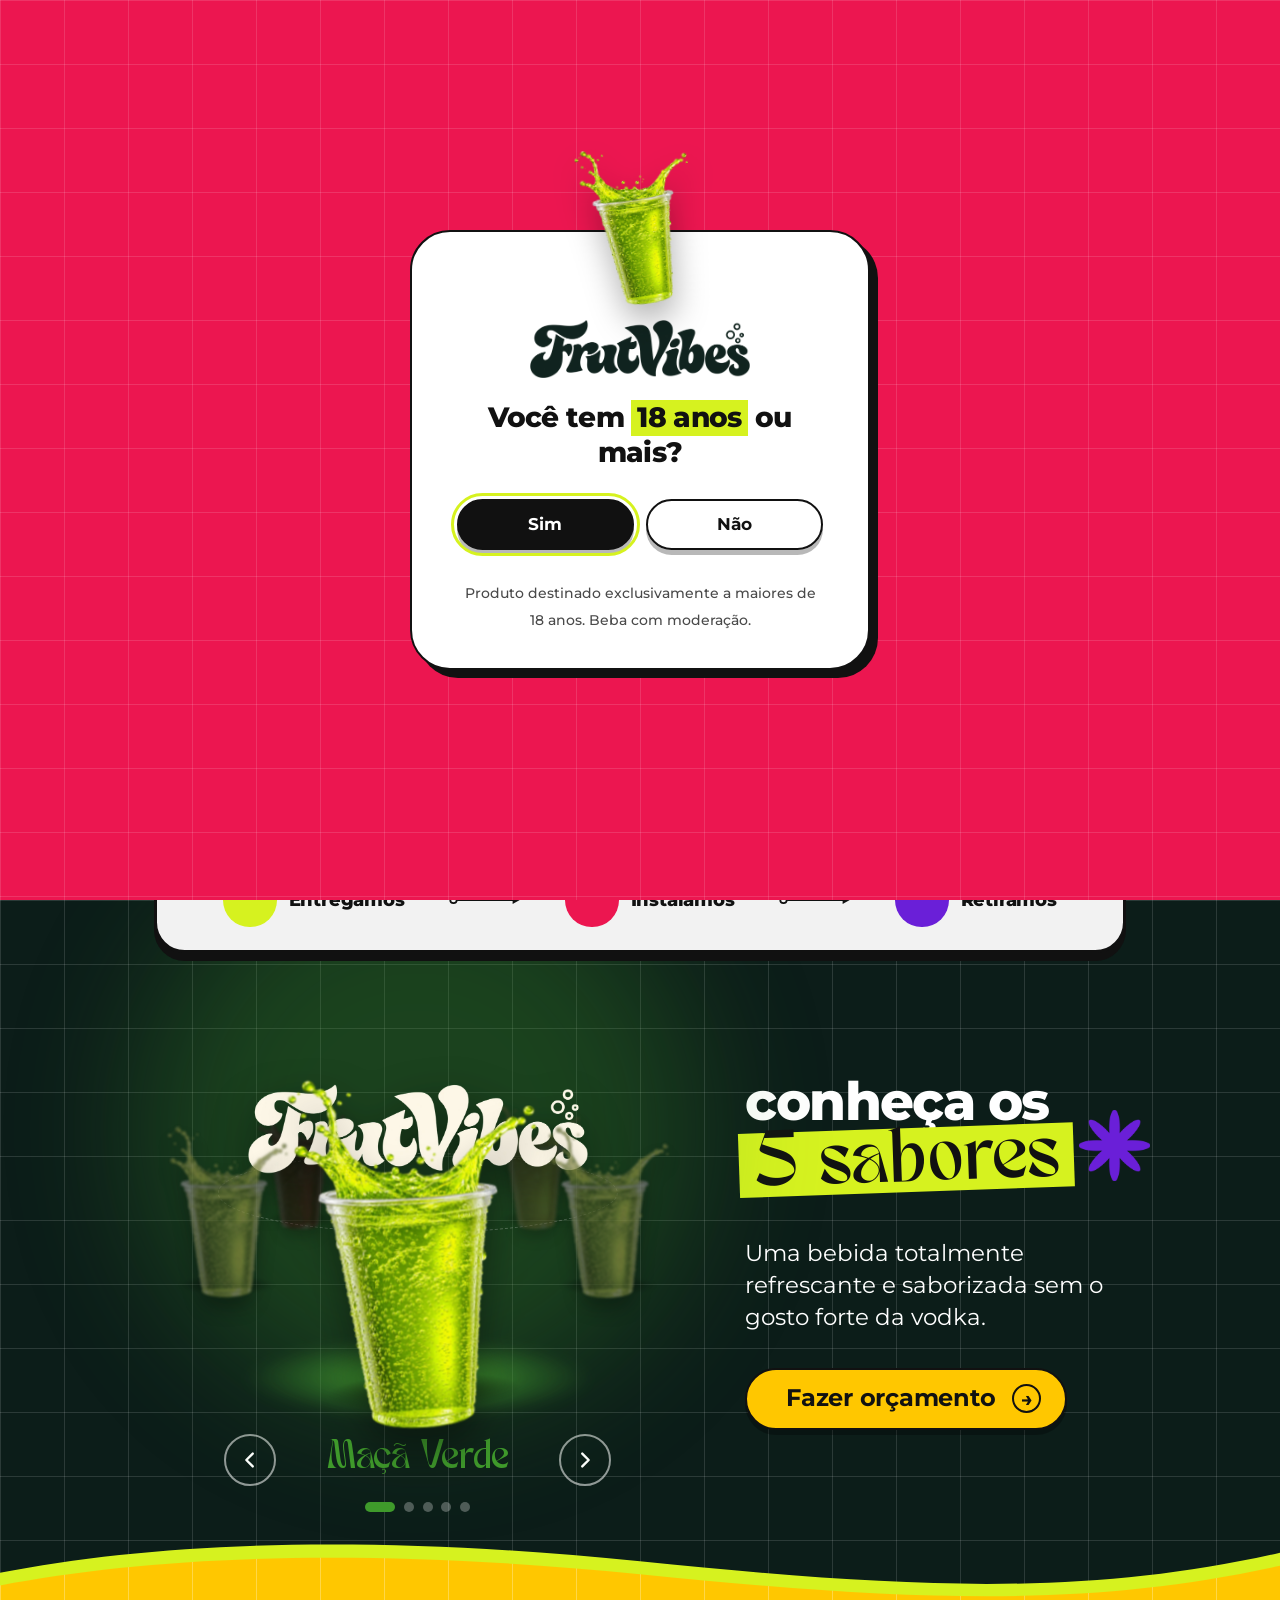
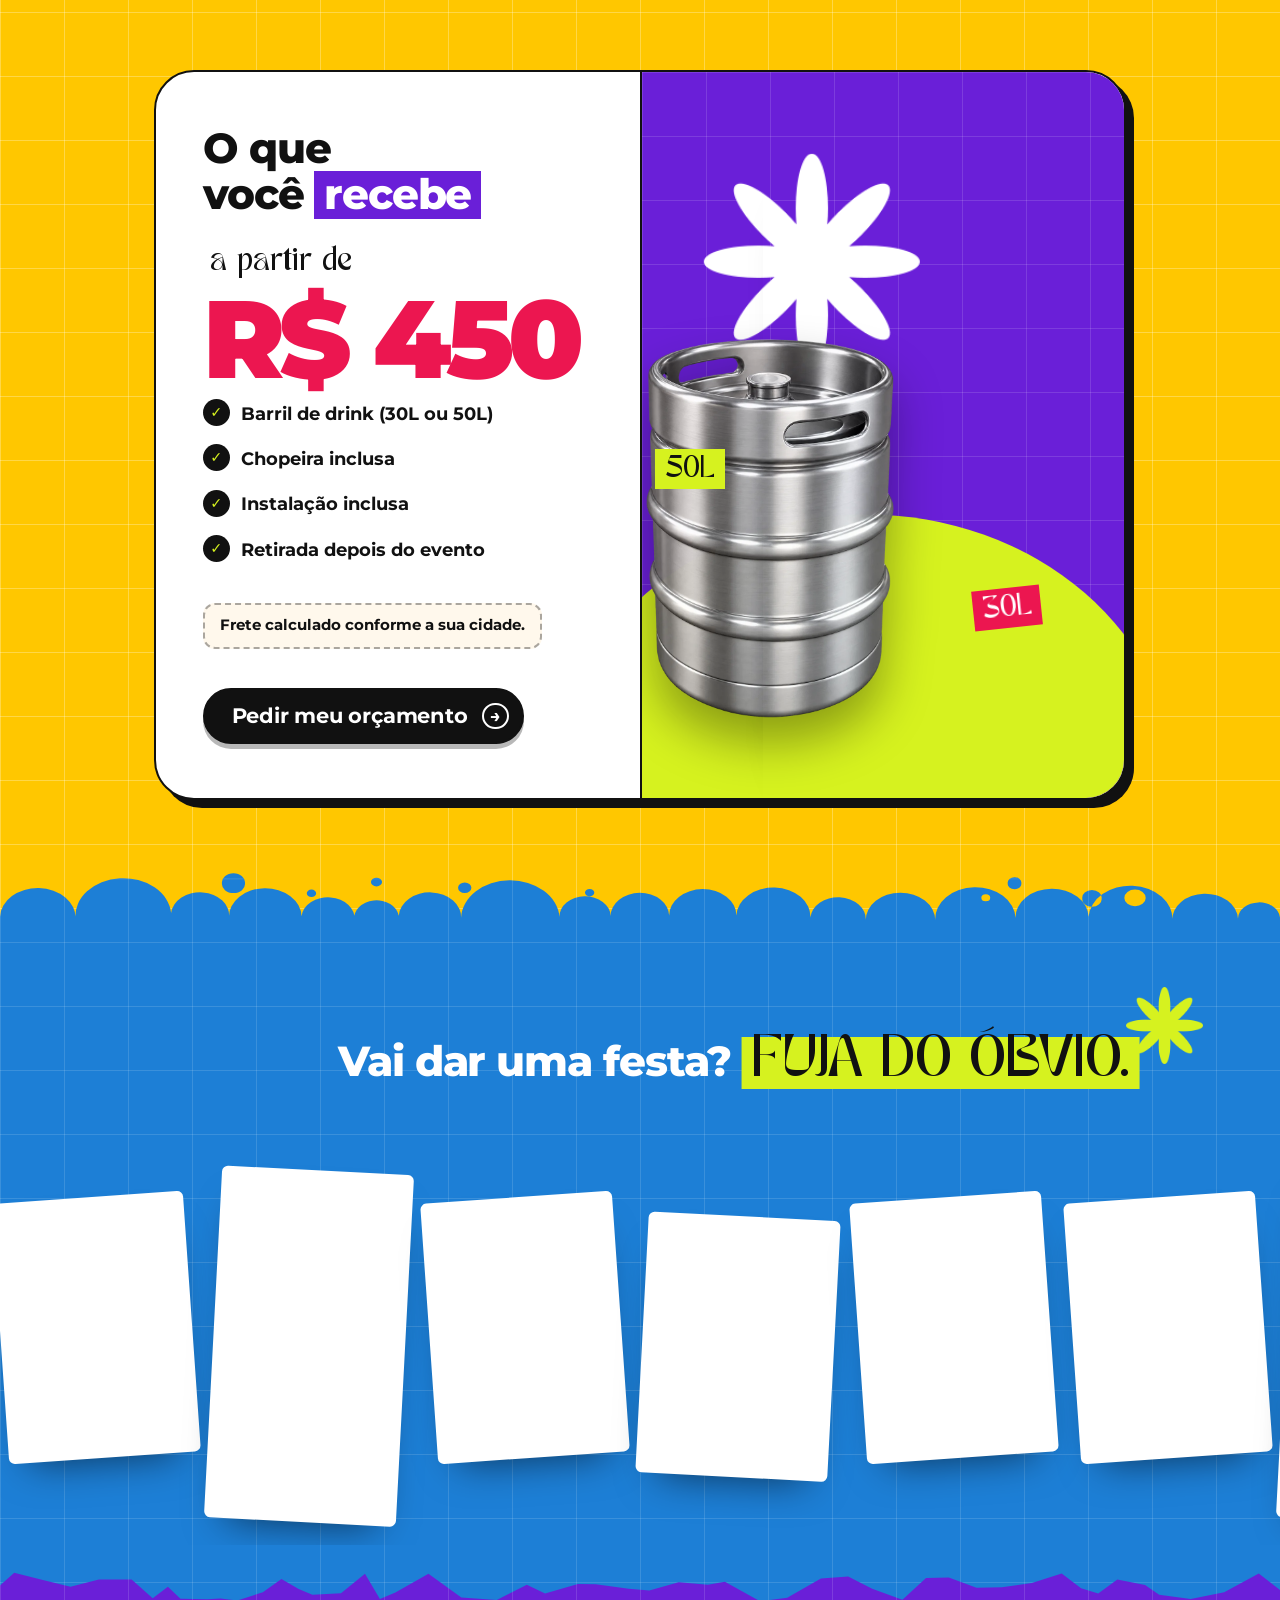
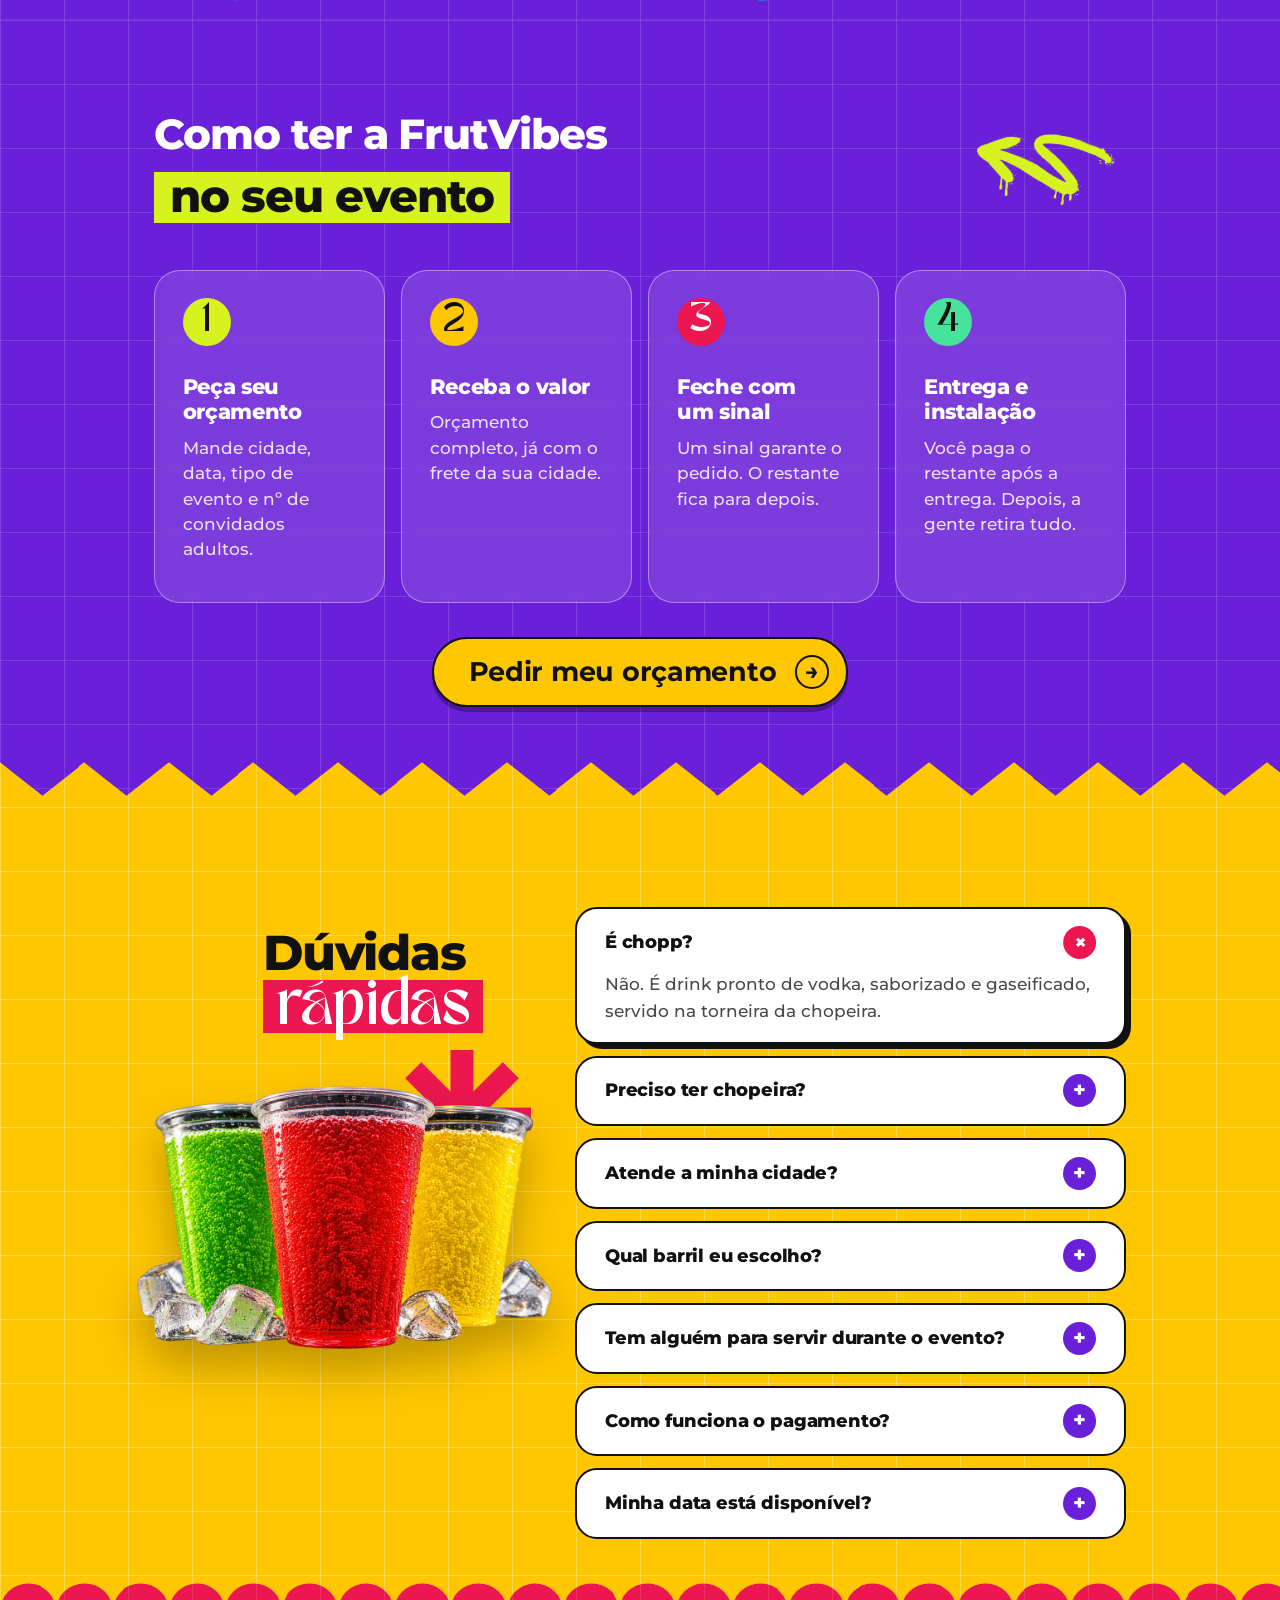
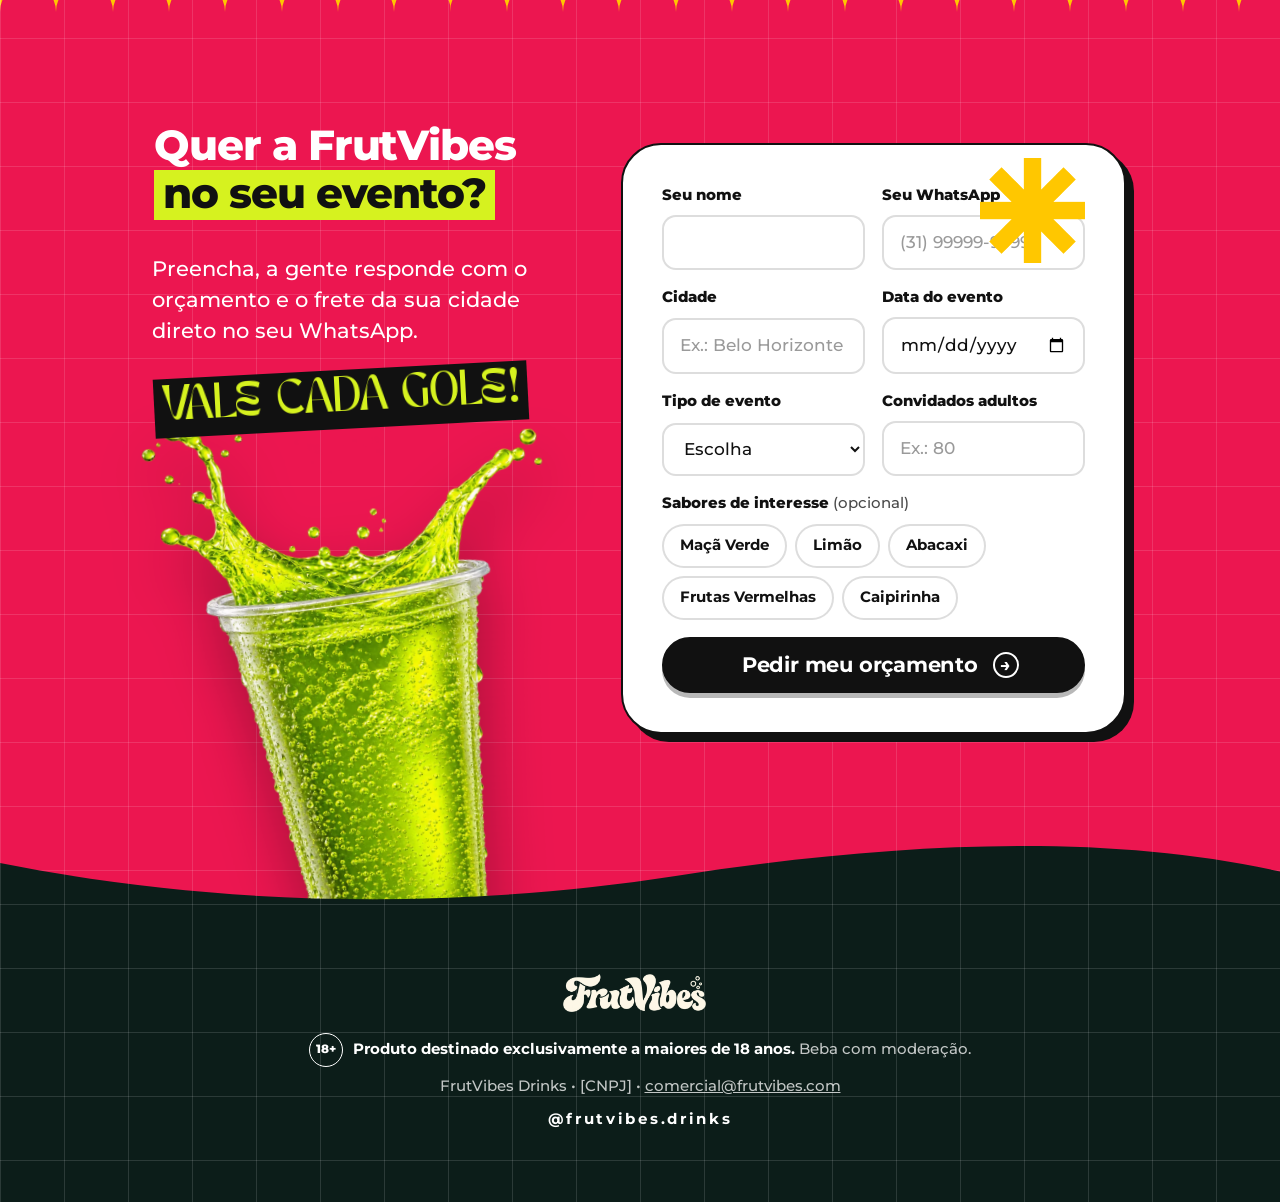
==== commit 448ed9bc: "Ajustes do editor: topo, fotos, oferta, chamada final, rodapé e aviso de orçamento Co-Authored-By: C" ====
--- a/index.html
+++ b/index.html
@@ -16,7 +16,7 @@
 <link rel="preconnect" href="https://fonts.googleapis.com">
 <link rel="preconnect" href="https://fonts.gstatic.com" crossorigin>
 <link rel="stylesheet" href="https://fonts.googleapis.com/css2?family=Montserrat:wght@400;500;600;700;800;900&display=swap">
-<link rel="stylesheet" href="assets/css/lp.css?v=20261112o">
+<link rel="stylesheet" href="assets/css/lp.css?v=20261112r">
 <link rel="preload" as="image" href="assets/img/copo-splash-limao.webp" fetchpriority="high">
 <script>document.documentElement.classList.add('js')</script>
 </head>
@@ -316,8 +316,7 @@
 
 <div class="aviso" id="aviso-enviado" data-lp-id="aviso" role="dialog" aria-modal="true" aria-labelledby="aviso-titulo" hidden>
   <div class="aviso__caixa" data-lp-id="aviso-caixa">
-    <picture data-lp-id="aviso-imagem">
-      <source media="(max-width: 768px)" srcset="assets/img/splash-verde.webp" width="995" height="1420">
+    <picture data-lp-id="aviso-imagem">
       <img class="aviso__copo" data-lp-id="aviso-copo" src="assets/img/logo-tropical.webp" width="720" height="240" alt="">
     </picture>
     <p class="aviso__titulo" id="aviso-titulo" data-lp-id="aviso-titulo"><span>Orçamento</span> <span class="marca">recebido!<span class="marca__forma" data-lp-forma data-lp-id="aviso-titulo-forma" aria-hidden="true"></span></span></p>
--- a/assets/css/lp.css
+++ b/assets/css/lp.css
@@ -516,14 +516,16 @@
 @media (min-width: 769px) {
   /* topo: título um pouco mais largo, botão maior e mais perto do texto, copos inclinados e espalhados */
   .hero__texto { top: -1.4rem; }
-  .hero h1 .hero__marca { translate: -1px -4px; }
-  .hero__texto .btn { margin-top: -.45rem; font-size: calc(var(--t-lg) * 1.36); }
+  .hero h1 .hero__marca { margin-right: -1.34em; margin-bottom: -.08em; font-size: .982em; translate: -18px -9px; }
+  .hero__lead { max-width: 31ch; margin-bottom: calc(var(--e-4) + 1.4em); translate: 0 6px; }
+  .hero__texto .btn { margin-top: -.45rem; font-size: calc(var(--t-lg) * 1.36); translate: 0 -15px; }
+  [data-lp-id="hero-botao-seta"] { translate: -5px 2px; }
   .hero__copos { translate: -4px 1px; }
   .hero__copo--e { left: 14.2%; bottom: 7%; transform: rotate(-23.5deg); }
   .hero__copo--d { right: 18%; bottom: 13.5%; transform: rotate(32.7deg); }
   .hero__copo--c { width: 108.8%; max-width: none; height: auto; translate: -6.6% -5.5%; }
   .hero__brilho--2 { left: 71.2%; bottom: 11.8%; }
-  .hero__selo svg { translate: 0 68px; }
+  .hero__selo svg { width: 139.5%; height: 139.5%; translate: -55px 150px; }
 
   /* sabores: título e texto um pouco à direita e acima, botão maior, flor no alto atrás do texto */
   .sabores-split { isolation: isolate; }
@@ -534,6 +536,8 @@
   /* oferta: "a partir de" menor e preço maior; produtos, etiquetas e círculo rearrumados */
   .preco small { margin: 4px 0 calc(.6em - 4px) 7px; font-size: 1.5rem; }
   .preco strong { margin: -1px 0 -.2em; font-size: clamp(4.3rem, 3.3rem + 4.5vw, 8.2rem); white-space: nowrap; }
+  .oferta { translate: 0 -42px; }
+  [data-lp-id="oferta-bolhas"] { top: -102px; }
   .oferta__produtos .fundo { z-index: -3; }
   .oferta__circulo { width: 128.4%; aspect-ratio: 745 / 644; translate: -2.8% 17.1%; }
   .oferta__asterisco { --cor: var(--branco); z-index: -2; width: 47.2%; height: auto; aspect-ratio: 274 / 260; translate: -72.6% 14.2%; }
@@ -542,6 +546,9 @@
   .oferta__barril--30 { translate: 15.4% 10.9%; }
   .etiqueta--50 { left: 2.8%; top: 51.9%; }
   .etiqueta--30 { left: 68.6%; bottom: 23.5%; }
+
+  /* fotos: título um pouco à direita e acima */
+  .polaroids__titulo { translate: 7.7vw -8px; }
 
   /* como funciona: "no seu evento" maior e mais baixo, seta menor, botão maior */
   .como__topo h2 { position: relative; top: -7px; }
@@ -562,12 +569,14 @@
   .final h2 { position: relative; top: -16px; max-width: 13.2ch; }
   .final__gole { margin-top: calc(.4rem - 14px); font-size: calc(var(--t-xl) * 1.246); }
   .final__copo { --copo: clamp(309px, 30.9vw, 540px); position: relative; z-index: -1; width: var(--copo); max-width: none; margin-top: calc(var(--e-5) - 13px); margin-bottom: calc((clamp(160px, 16vw, 280px) - var(--copo)) * 1.427 + 75px); translate: 21px -59px; }
-  .final__asterisco { left: 77.7%; top: calc(var(--secao) * .5 + 113px); width: clamp(97px, 11.3vw, 155px); height: clamp(70px, 8.2vw, 112px); }
+  .final__asterisco { left: calc(77.7% - 34px); top: calc(var(--secao) * .5 + 70px); width: clamp(97px, 11.3vw, 155px); height: clamp(70px, 8.2vw, 112px); }
+  .final__lead { translate: -2px -4px; }
   .form { top: -42px; }
   [data-lp-id="final-divisao-onda"] { z-index: 2; translate: 0 -17px; }
   .rodape > .fundo { top: -19px; }
-
-  /* Aviso de orçamento enviado: logo colorido no lugar do copo (no celular continua o copo) */
+  .rodape img { height: calc(clamp(32px, 1.4rem + 1vw, 44px) * 1.068); margin-right: -11px; margin-bottom: calc(var(--e-2) - 3px); translate: -11px -3px; }
+
+  /* Aviso de orçamento enviado: logo colorido no lugar do copo */
   .aviso__copo { top: calc(-5.5rem + 59px); width: 235px; max-width: none; height: auto; }
 }
 
@@ -628,4 +637,9 @@
   .final__lead { margin-inline: auto; }
   .final__gole { margin-bottom: 1.2rem; font-size: calc(var(--t-xl) * 1.245); }
   .final__asterisco { right: calc(5% - 9px); top: calc(1.5rem + 344px); }
-}
+
+  /* aviso de orçamento enviado: logo colorido menor e mais baixo, texto mais estreito, dica menor */
+  .aviso__copo { top: calc(-5.5rem + 63px); width: 214px; max-width: none; height: auto; }
+  .aviso__texto { max-width: 270px; margin-inline: auto; translate: 0 2px; }
+  .aviso__dica { margin-bottom: calc(var(--e-4) + 5px); font-size: .9375rem; translate: 0 7px; }
+}
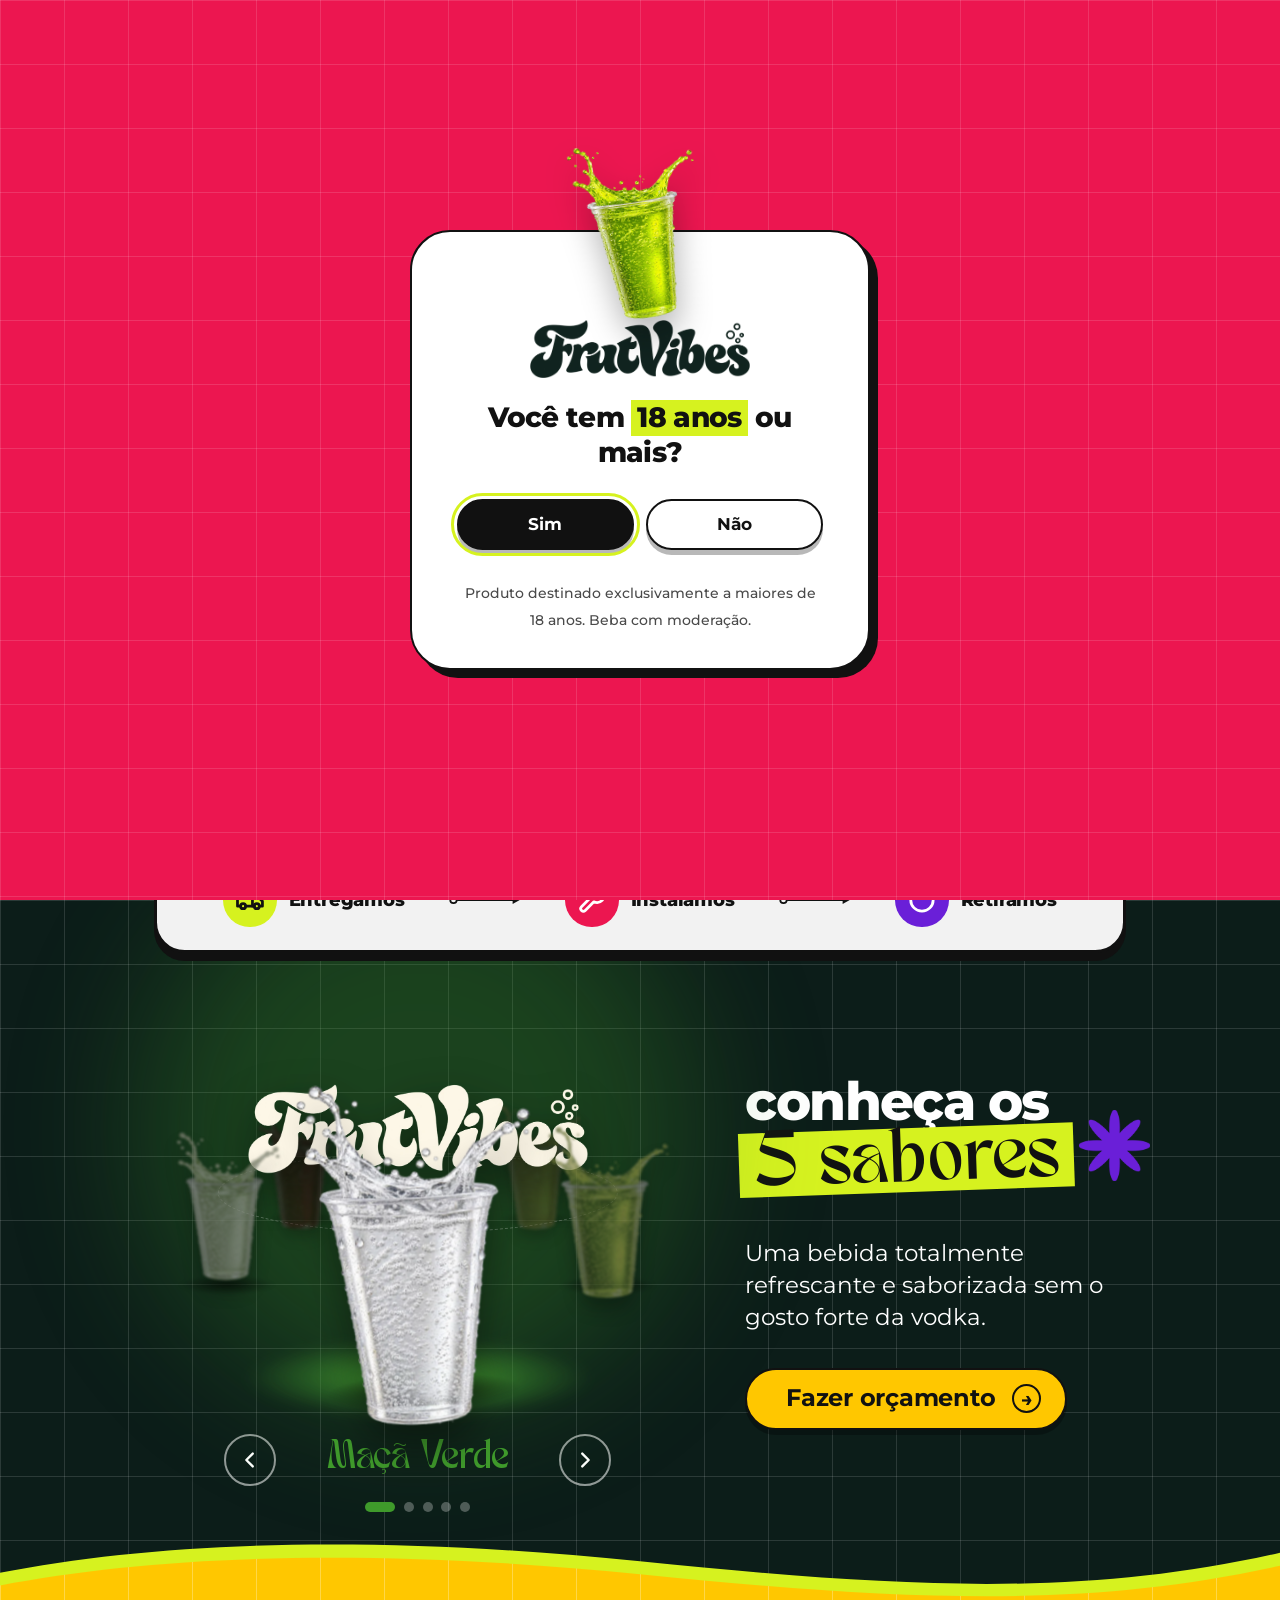
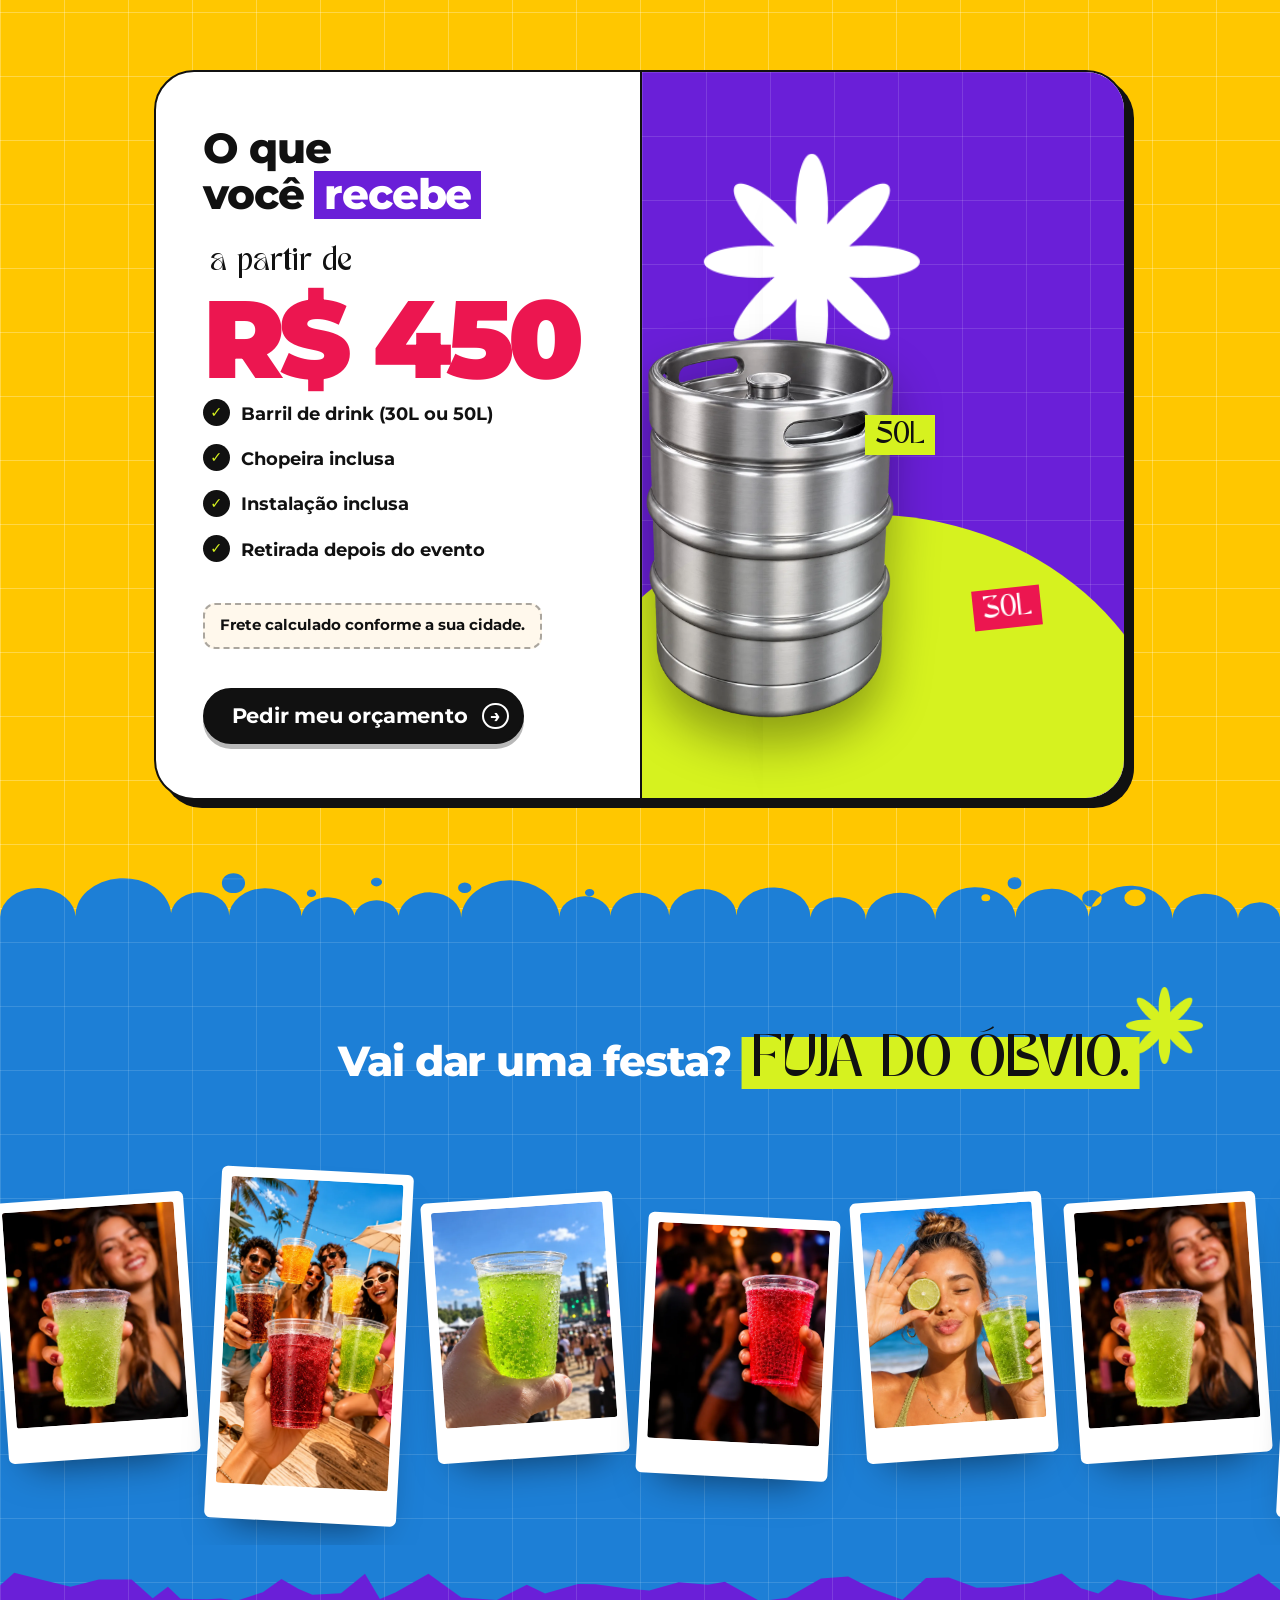
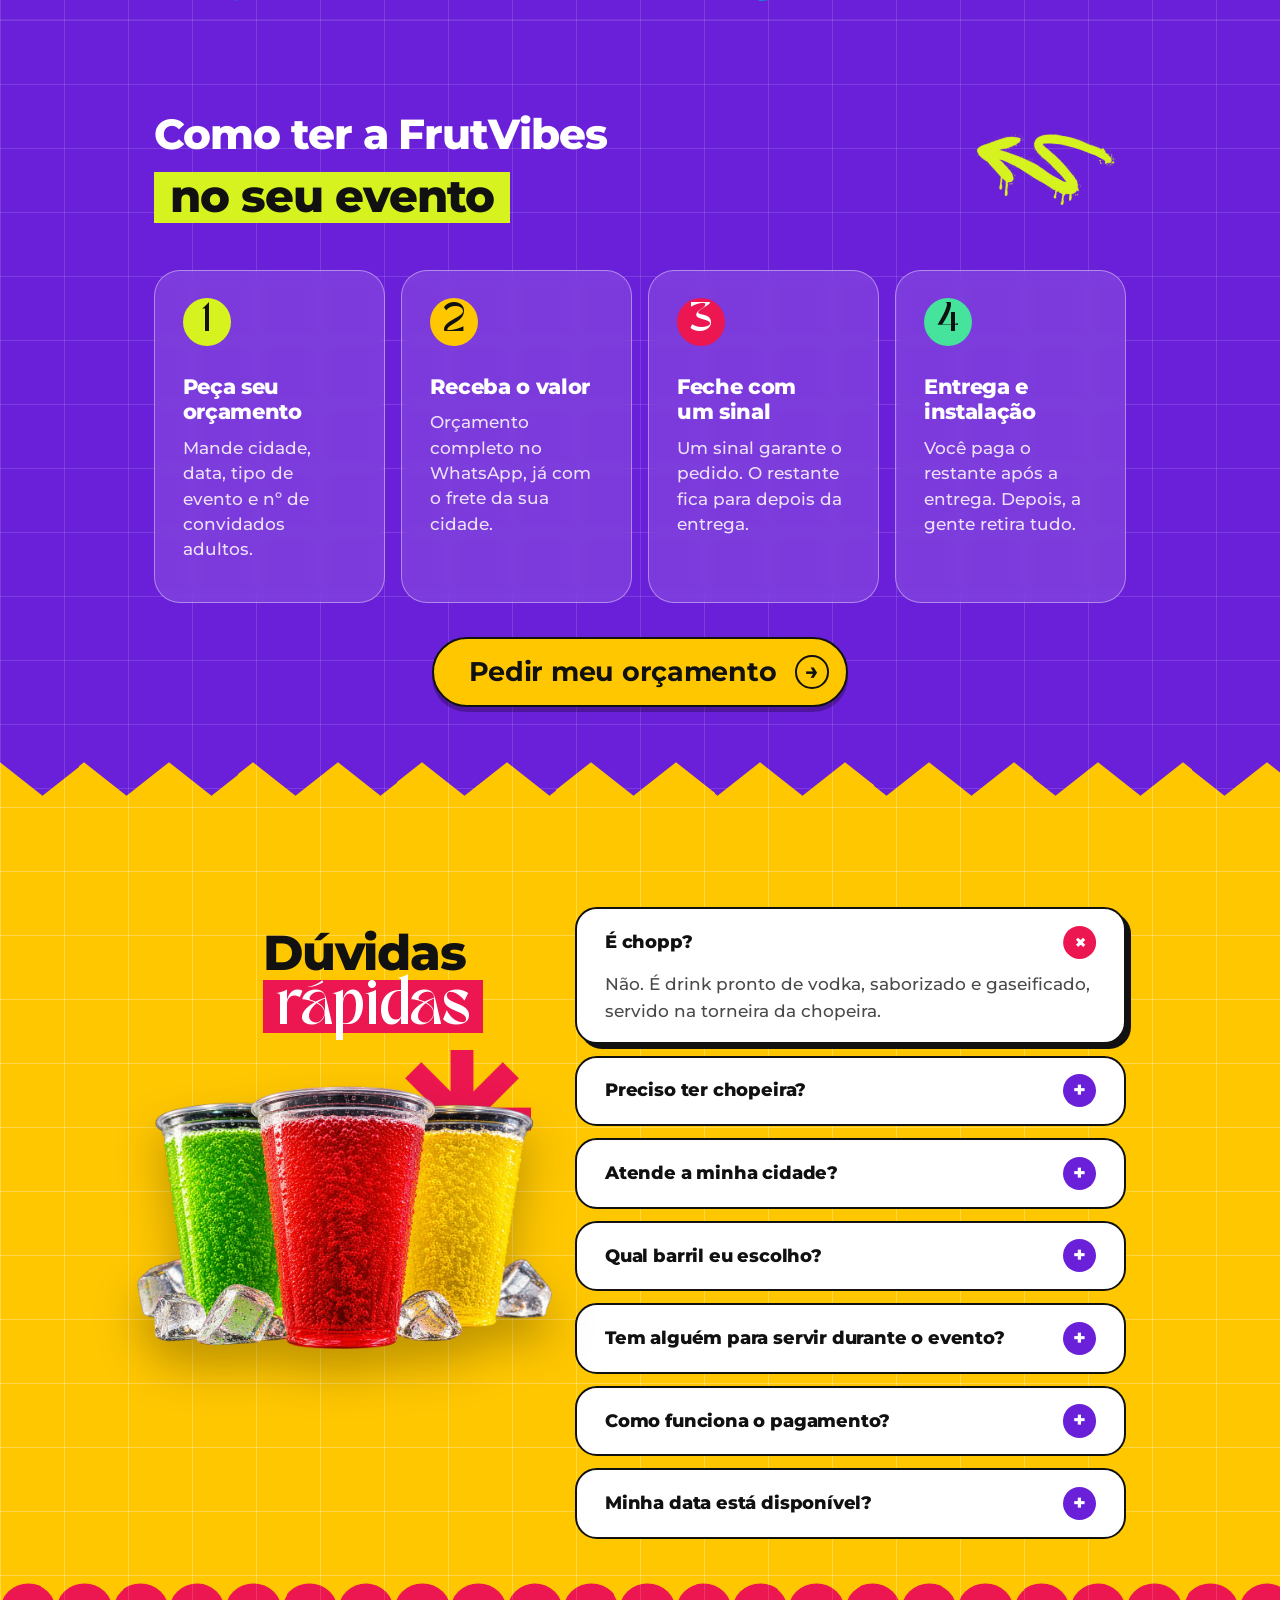
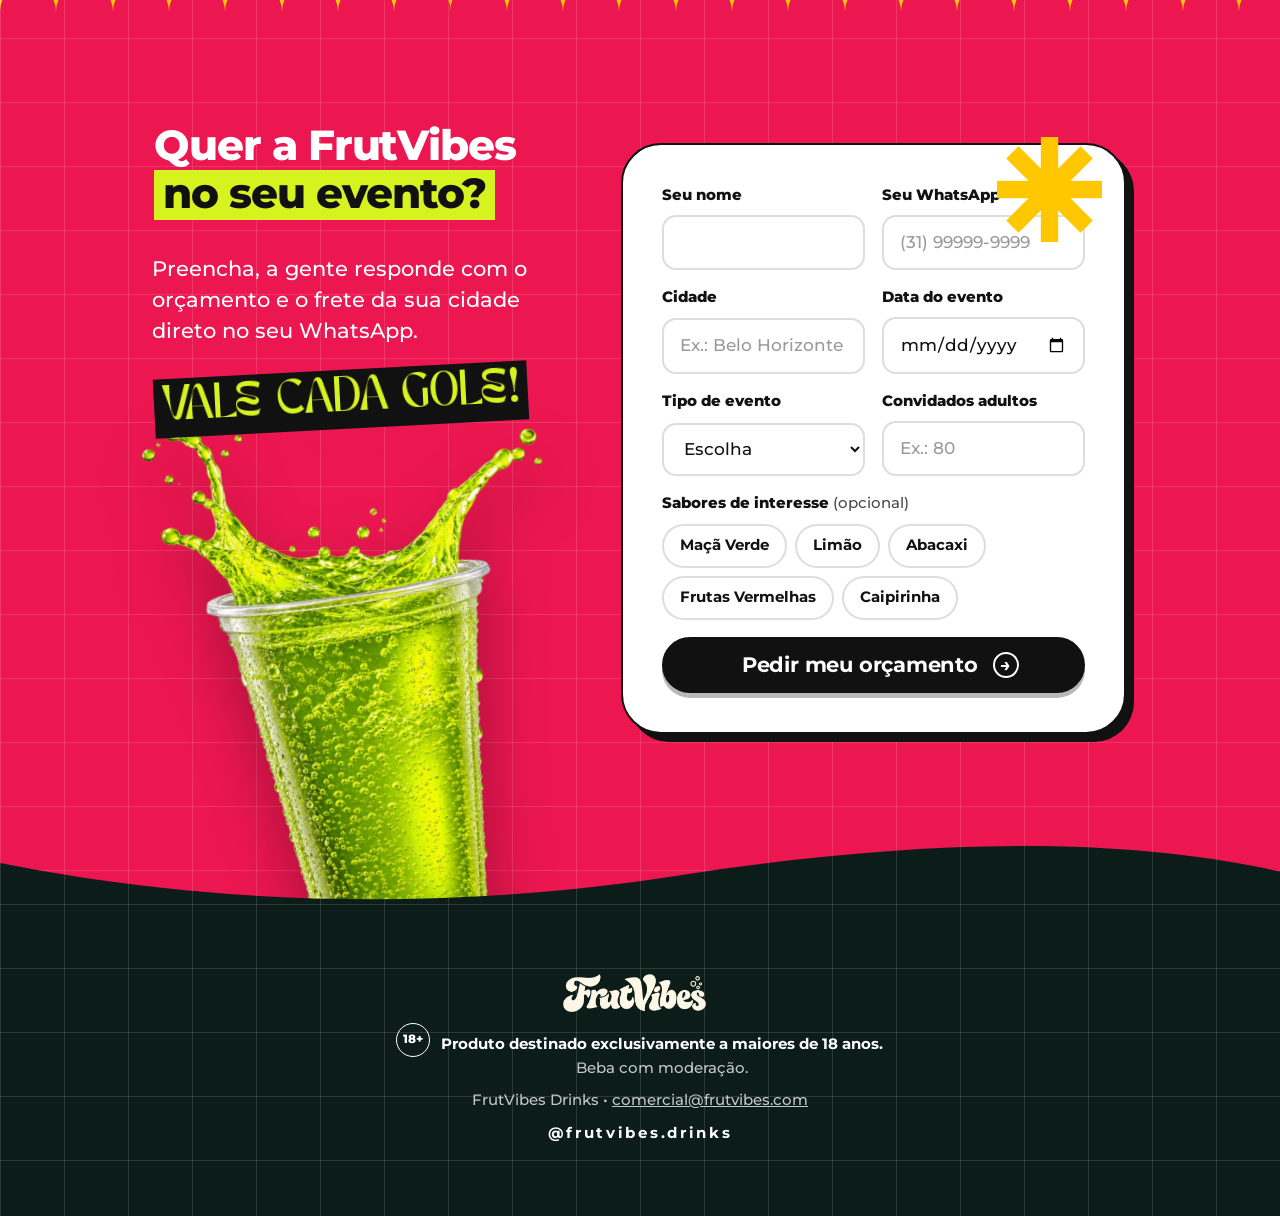
==== commit bae276ca: "Ajustes do editor: idade, órbita, como funciona, rodapé, topo no celular e ícones das etapas Co-Auth" ====
--- a/index.html
+++ b/index.html
@@ -16,7 +16,7 @@
 <link rel="preconnect" href="https://fonts.googleapis.com">
 <link rel="preconnect" href="https://fonts.gstatic.com" crossorigin>
 <link rel="stylesheet" href="https://fonts.googleapis.com/css2?family=Montserrat:wght@400;500;600;700;800;900&display=swap">
-<link rel="stylesheet" href="assets/css/lp.css?v=20261112r">
+<link rel="stylesheet" href="assets/css/lp.css?v=20261113a">
 <link rel="preload" as="image" href="assets/img/copo-splash-limao.webp" fetchpriority="high">
 <script>document.documentElement.classList.add('js')</script>
 </head>
@@ -33,6 +33,9 @@
   <defs>
     <symbol id="i-brilho" viewBox="0 0 40 40"><path fill="currentColor" d="M20 0c1.6 10.4 9.6 18.4 20 20-10.4 1.6-18.4 9.6-20 20-1.6-10.4-9.6-18.4-20-20C10.4 18.4 18.4 10.4 20 0z"/></symbol>
     <symbol id="i-enviar" viewBox="0 0 24 24"><g fill="none" stroke="currentColor" stroke-width="2" stroke-linecap="round" stroke-linejoin="round"><path d="M22 2 11 13"/><path d="M22 2 15 22l-4-9-9-4z"/></g></symbol>
+    <symbol id="i-entrega" viewBox="0 0 24 24"><g fill="none" stroke="currentColor" stroke-width="2.2" stroke-linecap="round" stroke-linejoin="round"><path d="M4.5 17H2V5h12v12"/><path d="M8.5 17h7"/><path d="M14 9h4l4 4v4h-2.5"/><circle cx="6.5" cy="17" r="2"/><circle cx="17.5" cy="17" r="2"/></g></symbol>
+    <symbol id="i-instala" viewBox="0 0 24 24"><g fill="none" stroke="currentColor" stroke-width="2.2" stroke-linecap="round" stroke-linejoin="round"><path d="M14.7 6.3a1 1 0 0 0 0 1.4l1.6 1.6a1 1 0 0 0 1.4 0l3.77-3.77a6 6 0 0 1-7.94 7.94l-6.91 6.91a2.12 2.12 0 0 1-3-3l6.91-6.91a6 6 0 0 1 7.94-7.94l-3.76 3.76z"/></g></symbol>
+    <symbol id="i-retira" viewBox="0 0 24 24"><g fill="none" stroke="currentColor" stroke-width="2.2" stroke-linecap="round" stroke-linejoin="round"><path d="M3 12a9 9 0 1 0 9-9 9.75 9.75 0 0 0-6.74 2.74L3 8"/><path d="M3 3v5h5"/></g></symbol>
     <symbol id="i-seta" viewBox="0 0 80 12"><circle cx="5" cy="6" r="3.6" fill="none" stroke="currentColor" stroke-width="2"/><path d="M9 6h64" stroke="currentColor" stroke-width="2"/><path d="M71 1.5L79 6l-8 4.5z" fill="currentColor"/></symbol>
   </defs>
 </svg>
@@ -41,7 +44,10 @@
 <div class="idade" id="idade" data-lp-id="idade" role="dialog" aria-modal="true" aria-labelledby="idade-titulo" hidden>
   <div class="idade__caixa" data-lp-id="idade-caixa">
     <img class="idade__copo" data-lp-id="idade-copo" src="assets/img/splash-verde.webp" width="995" height="1420" alt="">
-    <img class="idade__logo" data-lp-id="idade-logo" src="assets/img/logo-preta.webp" width="1000" height="263" alt="FrutVibes">
+    <picture data-lp-id="idade-logo-imagem">
+      <source media="(max-width: 768px)" srcset="assets/img/logo-preta.webp" width="1000" height="263">
+      <img class="idade__logo" data-lp-id="idade-logo" src="assets/img/logo-tropical.webp" width="720" height="240" alt="FrutVibes">
+    </picture>
     <p class="idade__titulo" id="idade-titulo" data-lp-id="idade-titulo"><span>Você tem</span> <span class="marca">18 anos<span class="marca__forma" data-lp-forma data-lp-id="idade-titulo-forma" aria-hidden="true"></span></span> <span>ou mais?</span></p>
     <div class="idade__acoes">
       <button class="btn" type="button" data-idade="sim" data-lp-id="idade-sim">Sim</button>
@@ -103,11 +109,11 @@
 
   <!-- ENTREGAMOS / INSTALAMOS / RETIRAMOS -->
   <ol class="etapas wrap" data-lp-id="etapas" aria-label="Como funciona">
-    <li data-lp-id="etapa-1"><span data-lp-forma class="etapas__bola etapas__bola--lima" data-lp-id="etapa-1-bola"></span><span>Entregamos</span></li>
+    <li data-lp-id="etapa-1"><span data-lp-forma class="etapas__bola etapas__bola--lima" data-lp-id="etapa-1-bola"><svg class="etapas__icone" data-lp-forma data-lp-id="etapa-1-icone" viewBox="0 0 24 24" aria-hidden="true"><use href="#i-entrega"/></svg></span><span>Entregamos</span></li>
     <li class="etapas__seta" data-lp-id="etapa-seta-1" aria-hidden="true"><svg data-lp-id="etapa-seta-1-desenho" viewBox="0 0 80 12"><use href="#i-seta"/></svg></li>
-    <li data-lp-id="etapa-2"><span data-lp-forma class="etapas__bola etapas__bola--rosa" data-lp-id="etapa-2-bola"></span><span>Instalamos</span></li>
+    <li data-lp-id="etapa-2"><span data-lp-forma class="etapas__bola etapas__bola--rosa" data-lp-id="etapa-2-bola"><svg class="etapas__icone" data-lp-forma data-lp-id="etapa-2-icone" viewBox="0 0 24 24" aria-hidden="true"><use href="#i-instala"/></svg></span><span>Instalamos</span></li>
     <li class="etapas__seta" data-lp-id="etapa-seta-2" aria-hidden="true"><svg data-lp-id="etapa-seta-2-desenho" viewBox="0 0 80 12"><use href="#i-seta"/></svg></li>
-    <li data-lp-id="etapa-3"><span data-lp-forma class="etapas__bola etapas__bola--roxo" data-lp-id="etapa-3-bola"></span><span>Retiramos</span></li>
+    <li data-lp-id="etapa-3"><span data-lp-forma class="etapas__bola etapas__bola--roxo" data-lp-id="etapa-3-bola"><svg class="etapas__icone" data-lp-forma data-lp-id="etapa-3-icone" viewBox="0 0 24 24" aria-hidden="true"><use href="#i-retira"/></svg></span><span>Retiramos</span></li>
   </ol>
 
   <!-- OS 5 SABORES -->
@@ -125,11 +131,11 @@
           <span class="orbita__foco" data-lp-id="sabores-orbita-foco" aria-hidden="true"></span>
           <img class="orbita__logo" data-lp-id="sabores-orbita-logo" src="assets/img/logo-creme.webp" width="1000" height="263" alt="" aria-hidden="true" loading="lazy" decoding="async">
           <ul class="sabores">
-            <li data-lp-id="sabor-1" style="--c:#3F9A2B"><span class="sabores__img"><span class="sabores__base" data-lp-id="sabor-1-base" aria-hidden="true"></span><img data-lp-id="sabor-1-foto" src="assets/img/splash-verde.webp" width="995" height="1420" alt="Copo de FrutVibes Maçã Verde" loading="lazy" decoding="async"></span><h3 data-lp-id="sabor-1-nome">Maçã Verde</h3></li>
+            <li data-lp-id="sabor-1" style="--c:#3F9A2B"><span class="sabores__img"><span class="sabores__base" data-lp-id="sabor-1-base" aria-hidden="true"></span><img data-lp-id="sabor-1-foto" src="assets/img/copo-splash-soda.webp" width="614" height="900" alt="Copo de FrutVibes Maçã Verde" loading="lazy" decoding="async"></span><h3 data-lp-id="sabor-1-nome">Maçã Verde</h3></li>
             <li data-lp-id="sabor-2" style="--c:#B4D236"><span class="sabores__img"><span class="sabores__base" data-lp-id="sabor-2-base" aria-hidden="true"></span><img data-lp-id="sabor-2-foto" src="assets/img/copo-splash-limao.webp" width="619" height="900" alt="Copo de FrutVibes Limão" loading="lazy" decoding="async"></span><h3 data-lp-id="sabor-2-nome">Limão</h3></li>
             <li data-lp-id="sabor-3" style="--c:#FFC700"><span class="sabores__img"><span class="sabores__base" data-lp-id="sabor-3-base" aria-hidden="true"></span><img data-lp-id="sabor-3-foto" src="assets/img/copo-splash-abacaxi.webp" width="614" height="900" alt="Copo de FrutVibes Abacaxi" loading="lazy" decoding="async"></span><h3 data-lp-id="sabor-3-nome">Abacaxi</h3></li>
             <li data-lp-id="sabor-4" style="--c:#EC1650"><span class="sabores__img"><span class="sabores__base" data-lp-id="sabor-4-base" aria-hidden="true"></span><img data-lp-id="sabor-4-foto" src="assets/img/copo-splash-frutas-vermelhas.webp" width="619" height="900" alt="Copo de FrutVibes Frutas Vermelhas" loading="lazy" decoding="async"></span><h3 data-lp-id="sabor-4-nome">Frutas Vermelhas</h3></li>
-            <li data-lp-id="sabor-5" style="--c:#45E39B"><span class="sabores__img"><span class="sabores__base" data-lp-id="sabor-5-base" aria-hidden="true"></span><!-- provisório: copo de limão até chegar a foto da caipirinha --><img data-lp-id="sabor-5-foto" src="assets/img/copo-splash-limao.webp" width="619" height="900" alt="Copo de FrutVibes Caipirinha" loading="lazy" decoding="async"></span><h3 data-lp-id="sabor-5-nome">Caipirinha</h3></li>
+            <li data-lp-id="sabor-5" style="--c:#45E39B"><span class="sabores__img"><span class="sabores__base" data-lp-id="sabor-5-base" aria-hidden="true"></span><img data-lp-id="sabor-5-foto" src="assets/img/copo-splash-maca-coroado.webp" width="720" height="900" alt="Copo de FrutVibes Caipirinha" loading="lazy" decoding="async"></span><h3 data-lp-id="sabor-5-nome">Caipirinha</h3></li>
           </ul>
         </div>
         <div class="orbita__controle">
@@ -206,8 +212,8 @@
       </div>
       <ol class="passos" data-lp-id="passos">
         <li data-lp-id="passo-1" data-lp-anim="subir"><span class="passos__num" data-lp-id="passo-1-numero" aria-hidden="true">1</span><h3 data-lp-id="passo-1-titulo">Peça seu orçamento</h3><p data-lp-id="passo-1-texto">Mande cidade, data, tipo de evento e nº de convidados adultos.</p></li>
-        <li data-lp-id="passo-2" data-lp-anim="subir"><span class="passos__num" data-lp-id="passo-2-numero" aria-hidden="true">2</span><h3 data-lp-id="passo-2-titulo">Receba o valor</h3><p data-lp-id="passo-2-texto">Orçamento completo, já com o frete da sua cidade.</p></li>
-        <li data-lp-id="passo-3" data-lp-anim="subir"><span class="passos__num" data-lp-id="passo-3-numero" aria-hidden="true">3</span><h3 data-lp-id="passo-3-titulo">Feche com um sinal</h3><p data-lp-id="passo-3-texto">Um sinal garante o pedido. O restante fica para depois.</p></li>
+        <li data-lp-id="passo-2" data-lp-anim="subir"><span class="passos__num" data-lp-id="passo-2-numero" aria-hidden="true">2</span><h3 data-lp-id="passo-2-titulo">Receba o valor</h3><p data-lp-id="passo-2-texto">Orçamento completo no WhatsApp, já com o frete da sua cidade.</p></li>
+        <li data-lp-id="passo-3" data-lp-anim="subir"><span class="passos__num" data-lp-id="passo-3-numero" aria-hidden="true">3</span><h3 data-lp-id="passo-3-titulo">Feche com um sinal</h3><p data-lp-id="passo-3-texto">Um sinal garante o pedido. O restante fica para depois da entrega.</p></li>
         <li data-lp-id="passo-4" data-lp-anim="subir"><span class="passos__num" data-lp-id="passo-4-numero" aria-hidden="true">4</span><h3 data-lp-id="passo-4-titulo">Entrega e instalação</h3><p data-lp-id="passo-4-texto">Você paga o restante após a entrega. Depois, a gente retira tudo.</p></li>
       </ol>
       <a class="btn btn--g btn--amarelo cta--centro" data-lp-id="como-botao" data-lp-anim="subir" href="#orcamento">Pedir meu orçamento<span class="btn__seta" data-lp-forma data-lp-id="como-botao-seta" aria-hidden="true">→</span></a>
@@ -306,8 +312,8 @@
   <div class="fundo fundo--escuro" data-lp-id="rodape-fundo" aria-hidden="true"><div class="gas" data-lp-id="rodape-bolhas"></div></div>
   <div class="wrap rodape__in">
     <img data-lp-id="rodape-logo" src="assets/img/logo-creme.webp" width="1000" height="263" alt="FrutVibes" loading="lazy">
-    <p class="rodape__adulto" data-lp-id="rodape-aviso"><span class="selo18" data-lp-forma data-lp-id="rodape-selo18" aria-hidden="true">18+</span><span><strong>Produto destinado exclusivamente a maiores de 18 anos.</strong> Beba com moderação.</span></p>
-    <p data-lp-id="rodape-dados"><span>FrutVibes Drinks</span> • <span data-cnpj>[CNPJ]</span> • <span data-contato>[CONTATO]</span></p>
+    <p class="rodape__adulto" data-lp-id="rodape-aviso"><span class="selo18" data-lp-forma data-lp-id="rodape-selo18" aria-hidden="true">18+</span><span class="rodape__adulto-texto"><strong>Produto destinado exclusivamente a maiores de 18 anos.<br></strong>Beba com moderação.</span></p>
+    <p data-lp-id="rodape-dados"><span>FrutVibes Drinks</span>&nbsp;• <span data-contato>[CONTATO]</span></p>
     <p data-lp-id="rodape-redes"><a class="rodape__insta" href="https://www.instagram.com/frutvibes.drinks/" target="_blank" rel="noopener">@frutvibes.drinks</a></p>
   </div>
 </footer>
@@ -316,7 +322,7 @@
 
 <div class="aviso" id="aviso-enviado" data-lp-id="aviso" role="dialog" aria-modal="true" aria-labelledby="aviso-titulo" hidden>
   <div class="aviso__caixa" data-lp-id="aviso-caixa">
-    <picture data-lp-id="aviso-imagem">
+    <picture data-lp-id="aviso-imagem">
       <img class="aviso__copo" data-lp-id="aviso-copo" src="assets/img/logo-tropical.webp" width="720" height="240" alt="">
     </picture>
     <p class="aviso__titulo" id="aviso-titulo" data-lp-id="aviso-titulo"><span>Orçamento</span> <span class="marca">recebido!<span class="marca__forma" data-lp-forma data-lp-id="aviso-titulo-forma" aria-hidden="true"></span></span></p>
@@ -326,6 +332,6 @@
   </div>
 </div>
 
-<script src="assets/js/lp.js?v=20261112n" defer></script>
+<script src="assets/js/lp.js?v=20261113a" defer></script>
 </body>
 </html>
--- a/assets/css/lp.css
+++ b/assets/css/lp.css
@@ -187,10 +187,11 @@
 /* Entregamos -> Instalamos -> Retiramos (centrada na divisa entre o topo e os sabores — referência 2) */
 .etapas { position: relative; z-index: 6; display: flex; align-items: center; justify-content: space-evenly; gap: var(--e-3); margin: calc(-1 * var(--etapas-meio)) auto 0; padding: var(--etapas-pv) clamp(1rem, 3vw, 3.5rem); border: 3px solid var(--tinta); border-radius: clamp(24px, 2.4vw, 40px); background: #F2F2F2; color: var(--tinta); list-style: none; box-shadow: 0 8px 0 0 var(--tinta); }
 .etapas li { display: flex; align-items: center; gap: var(--e-2); font-size: var(--t-md); font-weight: 800; letter-spacing: -.01em; }
-.etapas__bola { flex: none; width: var(--etapas-bola); aspect-ratio: 1; border-radius: 50%; }
-.etapas__bola--lima { background: var(--lima); }
+.etapas__bola { flex: none; display: grid; place-items: center; width: var(--etapas-bola); aspect-ratio: 1; border-radius: 50%; color: var(--branco); }
+.etapas__bola--lima { background: var(--lima); color: var(--tinta); }
 .etapas__bola--rosa { background: var(--rosa); }
 .etapas__bola--roxo { background: var(--roxo); }
+.etapas__icone { display: block; width: 56%; height: 56%; }
 .etapas__seta svg { display: block; width: clamp(44px, 5.6vw, 96px); height: 12px; }
 .etapas + .secao { margin-top: calc(-1 * var(--etapas-meio)); padding-top: calc(var(--secao) + var(--etapas-meio)); }
 .secao--sabores { overflow: hidden; }
@@ -287,7 +288,7 @@
 .orbita.ativa .sabores li { position: absolute; left: 50%; top: var(--cy, 50%); transform-origin: 50% 50%; will-change: transform; cursor: pointer; }
 .orbita.ativa .sabores__img { width: calc(var(--item-h) * .78); height: var(--item-h); }
 .orbita.ativa .sabores__base { width: 80%; height: 12%; aspect-ratio: auto; bottom: -6%; background: radial-gradient(closest-side, rgba(0, 0, 0, .7), transparent); }
-.orbita.ativa .sabores__img img { max-width: 100%; max-height: 100%; margin-bottom: 0; -webkit-user-drag: none; pointer-events: none; }
+.orbita.ativa .sabores__img img { max-width: 100%; max-height: 100%; margin-bottom: 0; -webkit-user-drag: none; }
 .orbita.ativa .sabores h3 { position: absolute; width: 1px; height: 1px; overflow: hidden; clip: rect(0 0 0 0); white-space: nowrap; }
 .orbita.ativa .orbita__controle { display: flex; align-items: center; justify-content: center; gap: var(--e-4); margin-top: var(--e-3); }
 .orbita__nome { min-width: 9.5ch; margin: 0; font-size: var(--t-xl); text-transform: none; line-height: 1.1; text-align: center; color: var(--c-ativa); transition: color .6s ease; }
@@ -544,7 +545,7 @@
   .oferta__chopeira { height: 71.8%; translate: 1.1% -7.6%; }
   .oferta__barril--50 { translate: -13.9% -2.3%; }
   .oferta__barril--30 { translate: 15.4% 10.9%; }
-  .etiqueta--50 { left: 2.8%; top: 51.9%; }
+  .etiqueta--50 { left: calc(2.8% + 210px); top: calc(51.9% - 34px); }
   .etiqueta--30 { left: 68.6%; bottom: 23.5%; }
 
   /* fotos: título um pouco à direita e acima */
@@ -569,15 +570,21 @@
   .final h2 { position: relative; top: -16px; max-width: 13.2ch; }
   .final__gole { margin-top: calc(.4rem - 14px); font-size: calc(var(--t-xl) * 1.246); }
   .final__copo { --copo: clamp(309px, 30.9vw, 540px); position: relative; z-index: -1; width: var(--copo); max-width: none; margin-top: calc(var(--e-5) - 13px); margin-bottom: calc((clamp(160px, 16vw, 280px) - var(--copo)) * 1.427 + 75px); translate: 21px -59px; }
-  .final__asterisco { left: calc(77.7% - 34px); top: calc(var(--secao) * .5 + 70px); width: clamp(97px, 11.3vw, 155px); height: clamp(70px, 8.2vw, 112px); }
+  .final__asterisco { left: calc(77.7% - 17px); top: calc(var(--secao) * .5 + 49px); width: clamp(97px, 11.3vw, 155px); height: clamp(70px, 8.2vw, 112px); }
   .final__lead { translate: -2px -4px; }
   .form { top: -42px; }
   [data-lp-id="final-divisao-onda"] { z-index: 2; translate: 0 -17px; }
   .rodape > .fundo { top: -19px; }
   .rodape img { height: calc(clamp(32px, 1.4rem + 1vw, 44px) * 1.068); margin-right: -11px; margin-bottom: calc(var(--e-2) - 3px); translate: -11px -3px; }
+  /* rodapé: aviso de 18 anos centralizado, selo alinhado com a primeira linha */
+  .rodape__adulto-texto { text-align: center; }
+  .rodape .selo18 { translate: -1px -17px; }
 
   /* Aviso de orçamento enviado: logo colorido no lugar do copo */
   .aviso__copo { top: calc(-5.5rem + 59px); width: 235px; max-width: none; height: auto; }
+
+  /* Confirmação de idade: logo colorido; copo um pouco maior e mais alto */
+  .idade__copo { top: calc(-5.5rem - 4px); width: 125px; max-width: none; height: auto; }
 }
 
 /* =====================================================================
@@ -589,7 +596,8 @@
   .topo__in { justify-content: center; }
   .hero h1 { position: relative; top: 5px; max-width: none; margin-bottom: calc(var(--e-4) - 7px); font-size: calc(var(--t-3xl) * 1.07); text-align: center; }
   .hero h1 .hero__marca { translate: 0 9px; font-size: min(.86em, 7.5vw); }
-  .hero__lead { position: relative; top: 5px; margin-inline: auto; text-align: center; }
+  .hero__lead { position: relative; top: 15px; max-width: 27.3ch; margin: 0 auto calc(var(--e-4) + 1.4em); text-align: center; }
+  .hero__texto .btn { display: flex; width: min(270px, 100%); min-height: 56px; margin: 0 auto -9px; }
   .hero__copo--e { left: calc(15% - 39px); bottom: calc(9% + 12px); height: 70.7%; }
   .hero__copo--d { right: calc(15% - 43px); bottom: calc(17% - 14px); height: 69.4%; }
   .hero__copo--c { width: 116.2%; max-width: none; height: auto; translate: -8.1% -13.4%; }
@@ -642,4 +650,8 @@
   .aviso__copo { top: calc(-5.5rem + 63px); width: 214px; max-width: none; height: auto; }
   .aviso__texto { max-width: 270px; margin-inline: auto; translate: 0 2px; }
   .aviso__dica { margin-bottom: calc(var(--e-4) + 5px); font-size: .9375rem; translate: 0 7px; }
-}
+
+  /* rodapé: selo 18+ em cima e aviso centralizado embaixo; dados e Instagram descem junto */
+  .rodape__adulto { flex-direction: column; gap: .25rem; }
+  .rodape__adulto-texto { text-align: center; }
+}
